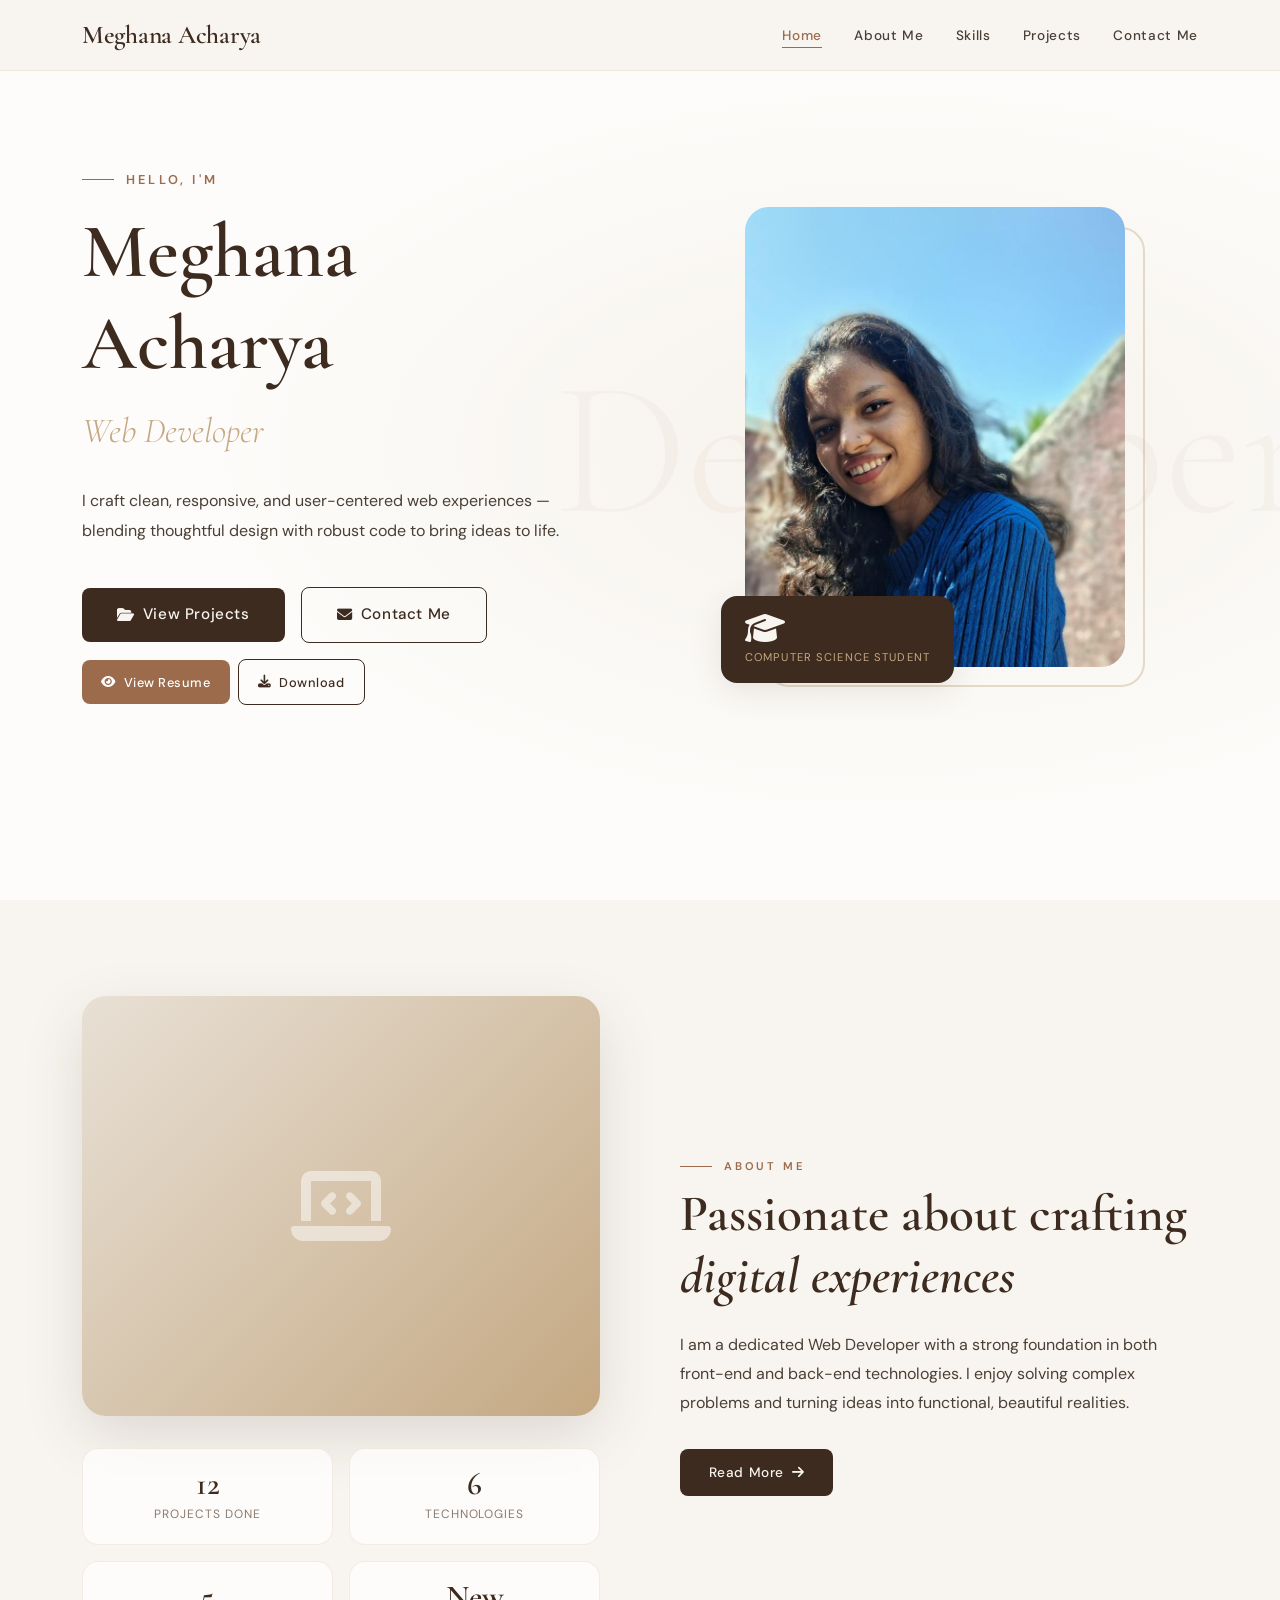
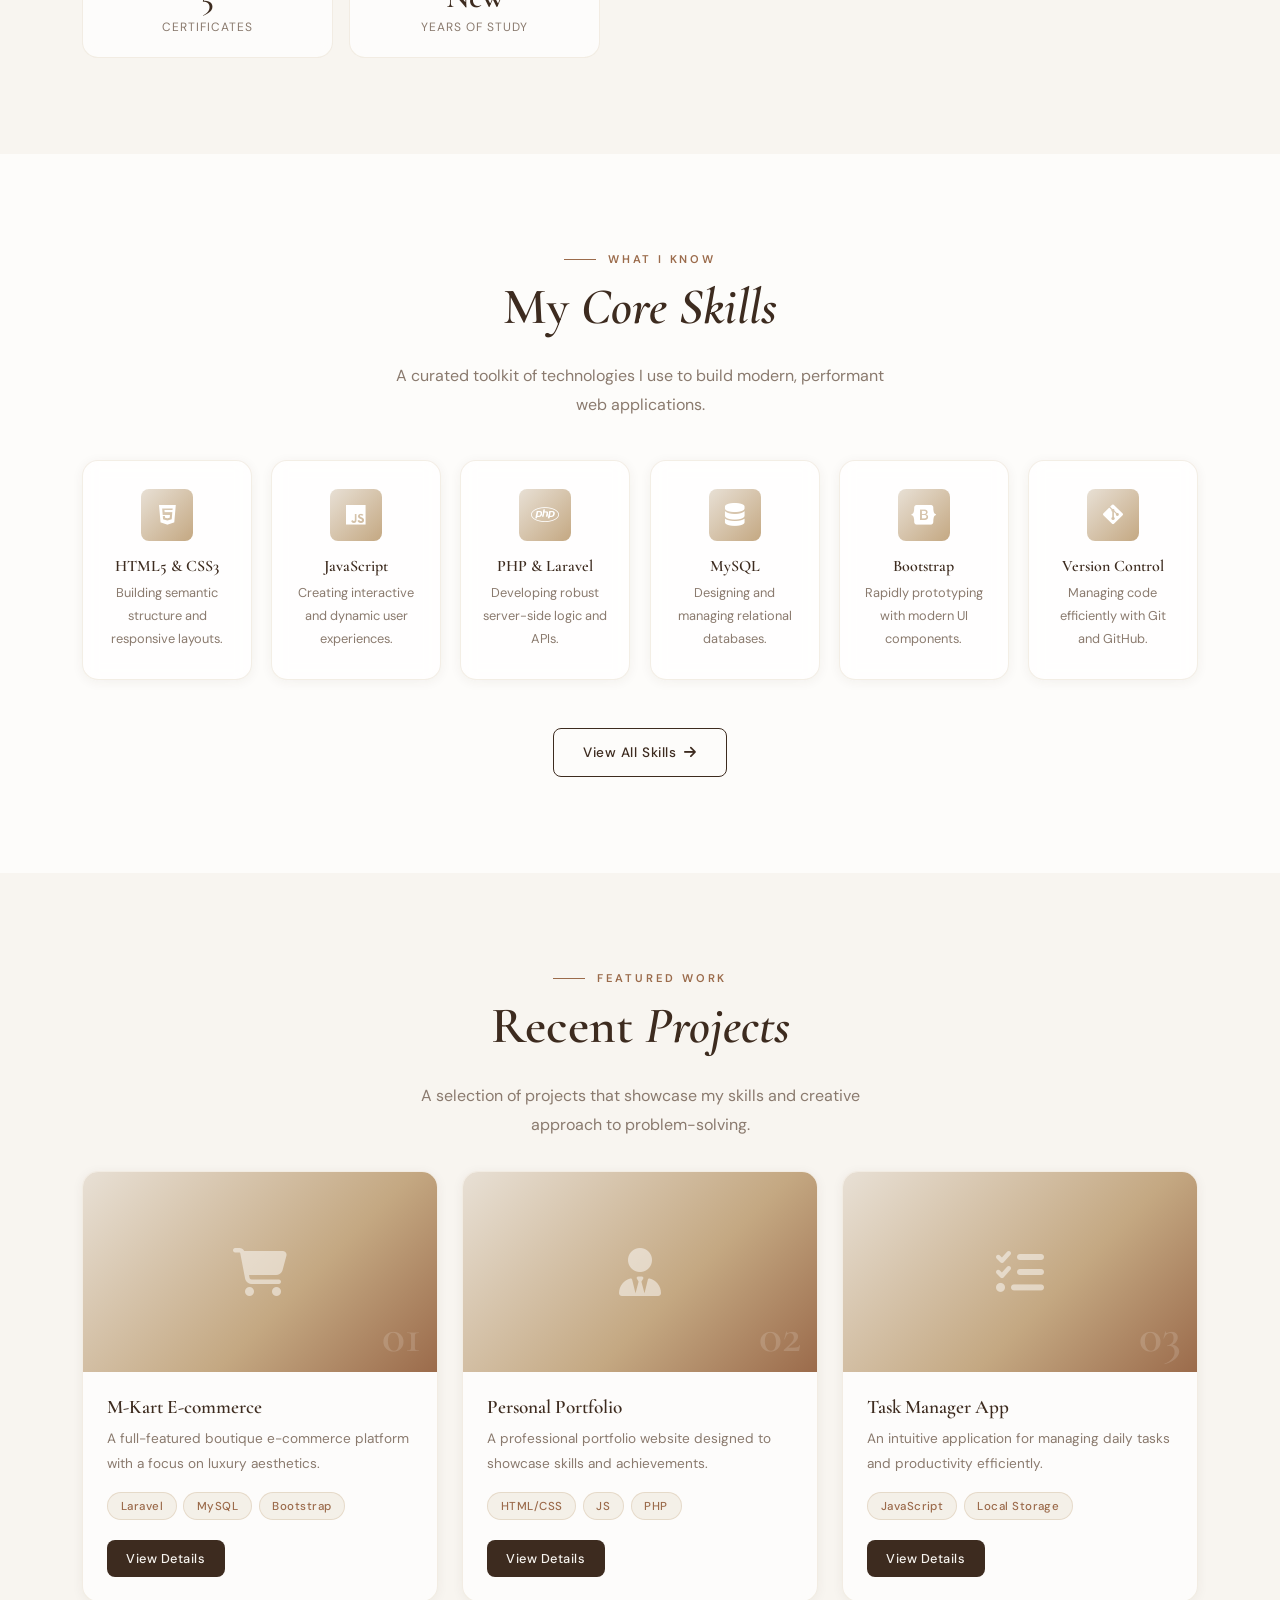
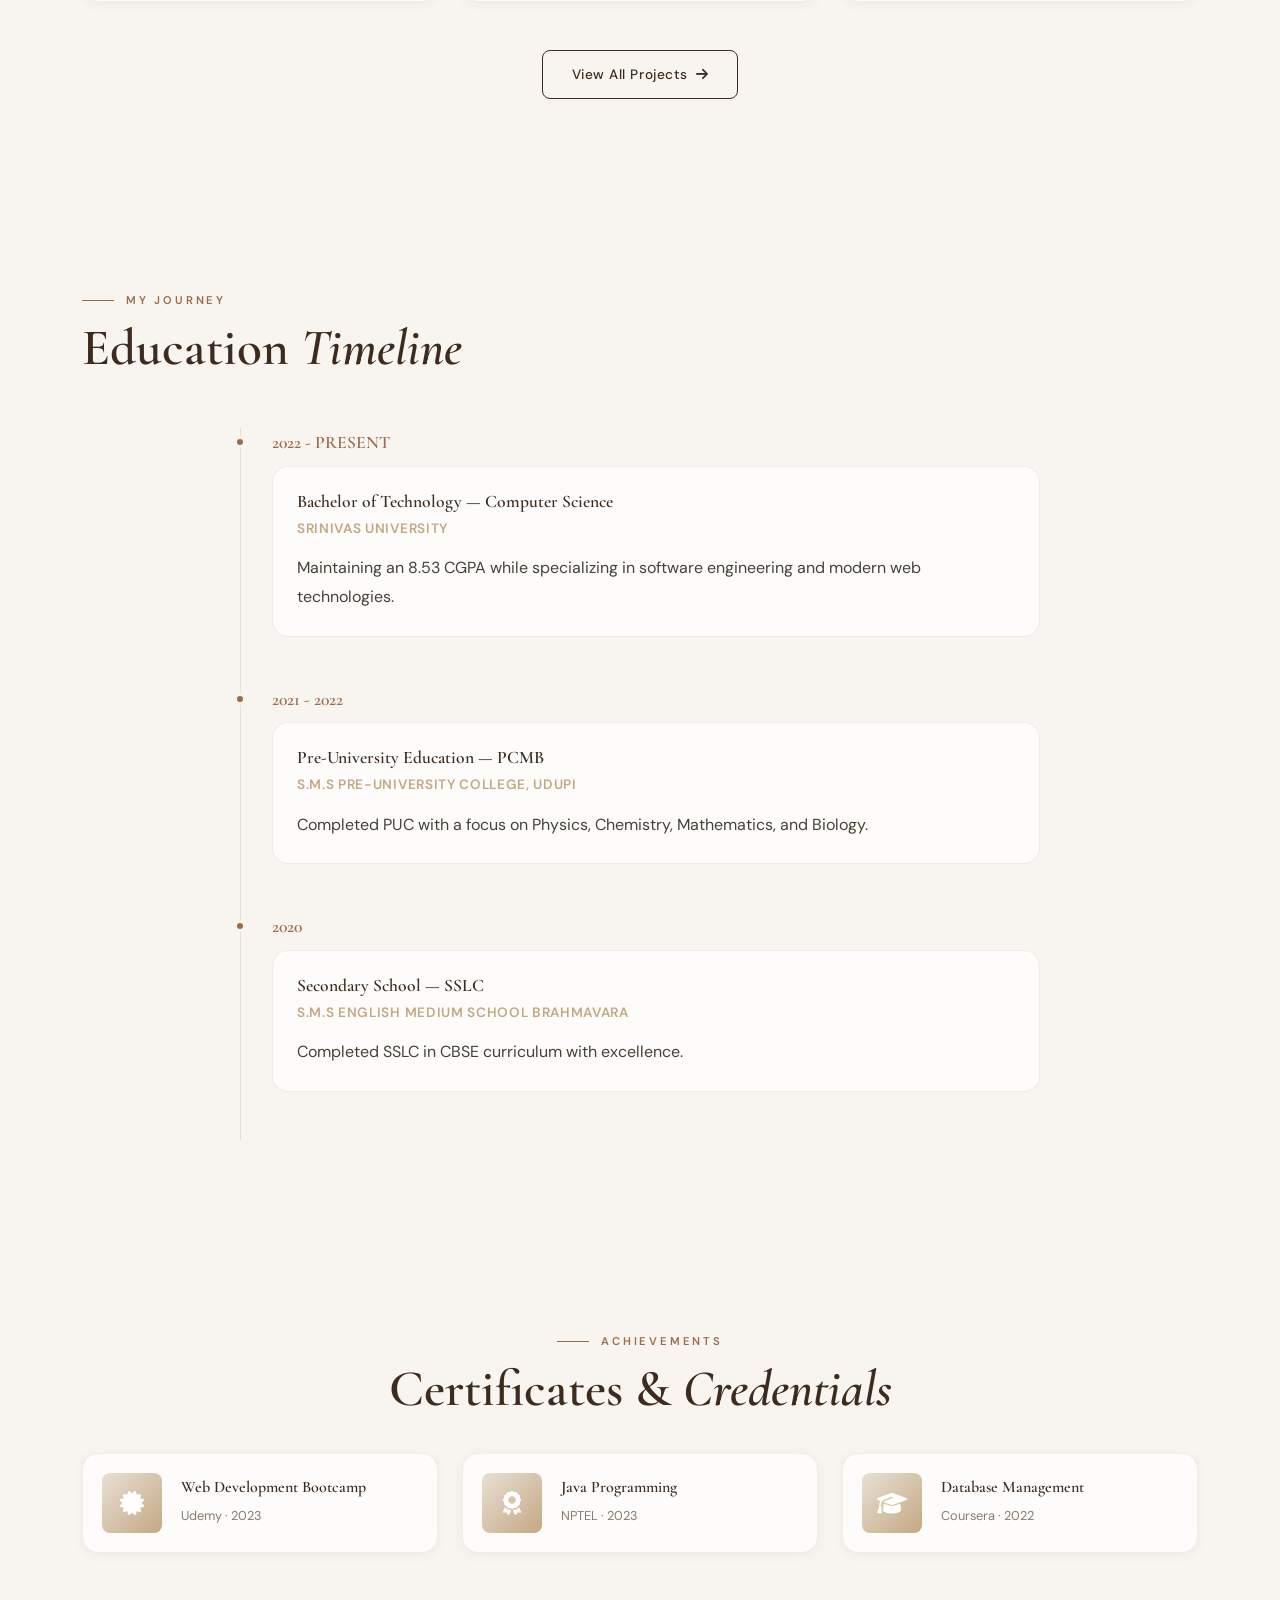
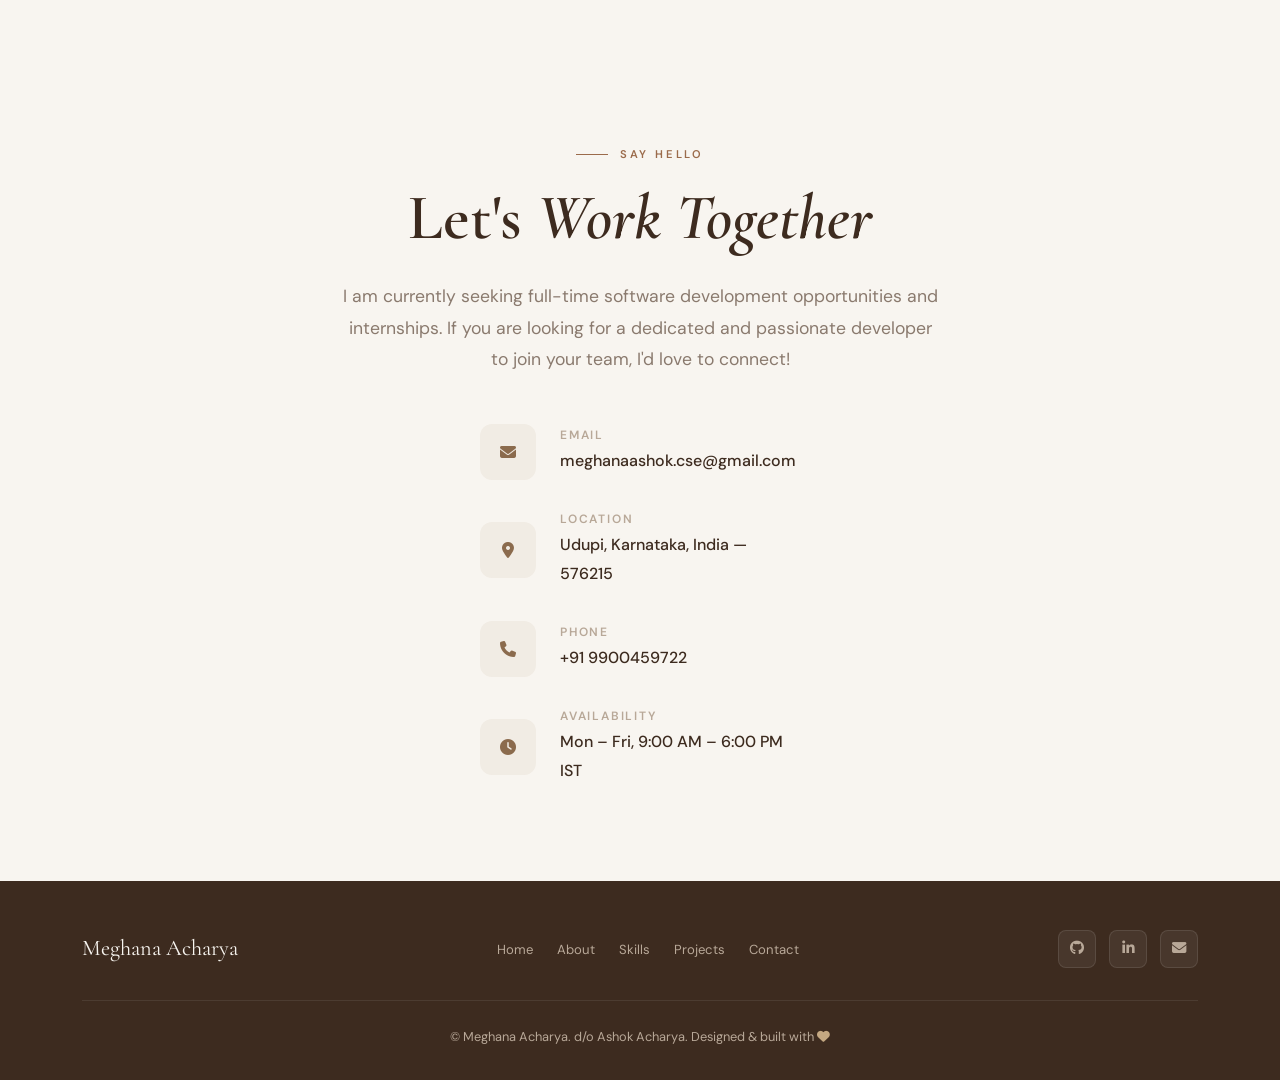
==== frontend_version/index.html @ bf79f6f2 "Add profile image and update frontend" ====
<!DOCTYPE html>
<html lang="en">

<head>
  <meta charset="UTF-8" />
  <meta name="viewport" content="width=device-width, initial-scale=1.0" />
  <title>Meghana Acharya — Web Developer</title>
  <link rel="stylesheet" href="css/style.css" />
  <link rel="stylesheet" href="https://cdnjs.cloudflare.com/ajax/libs/font-awesome/6.5.0/css/all.min.css" />
</head>

<body>

  <!-- ═══════════════════════════════════════ NAVBAR -->
  <nav class="navbar">
    <div class="nav-inner">
      <a href="index.html" class="nav-logo">Meghana<span> </span>Acharya</a>
      <ul class="nav-links">
        <li><a href="index.html" class="active">Home</a></li>
        <li><a href="about.html">About Me</a></li>
        <li><a href="skills.html">Skills</a></li>
        <li><a href="projects.html">Projects</a></li>
        <li><a href="contact.html">Contact Me</a></li>
      </ul>
      <button class="nav-toggle" aria-label="Menu">
        <span></span><span></span><span></span>
      </button>
    </div>
  </nav>

  <!-- ═══════════════════════════════════════ HERO -->
  <section class="hero" id="home">
    <div class="hero-bg-text">Developer</div>
    <div class="hero-inner">
      <div class="hero-content">
        <div class="hero-greeting">Hello, I'm</div>
        <h1 class="hero-name">Meghana<br>Acharya</h1>
        <p class="hero-title">Web Developer</p>
        <p class="hero-desc">
          I craft clean, responsive, and user-centered web experiences — blending thoughtful design with robust code to
          bring ideas to life.
        </p>
        <div class="hero-actions">
          <a href="projects.html" class="btn btn-primary btn-lg">
            <i class="fas fa-folder-open"></i> View Projects
          </a>
          <a href="contact.html" class="btn btn-outline btn-lg">
            <i class="fas fa-envelope"></i> Contact Me
          </a>
          <div style="display:inline-flex;gap:0.5rem;align-items:center;">
            <a href="assets/Meghana_Acharya_Resume.pdf" target="_blank" class="btn btn-accent btn-sm"
              style="padding:0.7rem 1.2rem;">
              <i class="fas fa-eye"></i> View Resume
            </a>
            <a href="assets/Meghana_Acharya_Resume.pdf" download class="btn btn-outline btn-sm"
              style="padding:0.7rem 1.2rem;">
              <i class="fas fa-download"></i> Download
            </a>
          </div>
        </div>
      </div>
      <div class="hero-image-wrap">
        <div class="hero-image-frame">
          <img src="assets/images/profile.jpg" alt="Meghana Acharya" class="hero-image">
          <div class="hero-badge">
            <div class="hero-badge-num"><i class="fas fa-graduation-cap"></i></div>
            <div class="hero-badge-text">Computer Science Student</div>
          </div>
        </div>
      </div>
    </div>
  </section>

  <!-- ═══════════════════════════════════════ ABOUT PREVIEW -->
  <section class="about-preview" id="about">
    <div class="container">
      <div class="about-preview-inner">
        <div class="about-preview-img reveal">
          <div class="img-box">
            <i class="fas fa-laptop-code"></i>
          </div>
          <div class="about-stats">
            <div class="stat-item">
              <div class="stat-num" data-count="12">12</div>
              <div class="stat-label">Projects Done</div>
            </div>
            <div class="stat-item">
              <div class="stat-num" data-count="6">6</div>
              <div class="stat-label">Technologies</div>
            </div>
            <div class="stat-item">
              <div class="stat-num" data-count="5">5</div>
              <div class="stat-label">Certificates</div>
            </div>
            <div class="stat-item">
              <div class="stat-num">New</div>
              <div class="stat-label">Years of Study</div>
            </div>
          </div>
        </div>
        <div class="about-content reveal reveal-delay-2">
          <span class="section-label">About Me</span>
          <h2 class="section-title">Passionate about crafting <em>digital experiences</em></h2>
          <p>
            I am a dedicated Web Developer with a strong foundation in both front-end and back-end technologies. I enjoy
            solving complex problems and turning ideas into functional, beautiful realities.
          </p>
          <div style="margin-top:2rem;">
            <a href="about.html" class="btn btn-primary">Read More <i class="fas fa-arrow-right"></i></a>
          </div>
        </div>
      </div>
    </div>
  </section>

  <!-- ═══════════════════════════════════════ SKILLS PREVIEW -->
  <section class="skills-preview" id="skills">
    <div class="container">
      <div class="text-center reveal">
        <span class="section-label" style="justify-content:center;">What I Know</span>
        <h2 class="section-title">My <em>Core Skills</em></h2>
        <p style="max-width:520px;margin:0 auto;color:var(--text-muted);">
          A curated toolkit of technologies I use to build modern, performant web applications.
        </p>
      </div>
      <div class="skills-grid">
        <div class="skill-card card reveal">
          <div class="skill-icon"><i class="fab fa-html5"></i></div>
          <h4>HTML5 & CSS3</h4>
          <p>Building semantic structure and responsive layouts.</p>
        </div>
        <div class="skill-card card reveal" style="transition-delay: 0.1s;">
          <div class="skill-icon"><i class="fab fa-js"></i></div>
          <h4>JavaScript</h4>
          <p>Creating interactive and dynamic user experiences.</p>
        </div>
        <div class="skill-card card reveal" style="transition-delay: 0.2s;">
          <div class="skill-icon"><i class="fab fa-php"></i></div>
          <h4>PHP & Laravel</h4>
          <p>Developing robust server-side logic and APIs.</p>
        </div>
        <div class="skill-card card reveal" style="transition-delay: 0.3s;">
          <div class="skill-icon"><i class="fas fa-database"></i></div>
          <h4>MySQL</h4>
          <p>Designing and managing relational databases.</p>
        </div>
        <div class="skill-card card reveal" style="transition-delay: 0.4s;">
          <div class="skill-icon"><i class="fab fa-bootstrap"></i></div>
          <h4>Bootstrap</h4>
          <p>Rapidly prototyping with modern UI components.</p>
        </div>
        <div class="skill-card card reveal" style="transition-delay: 0.5s;">
          <div class="skill-icon"><i class="fab fa-git-alt"></i></div>
          <h4>Version Control</h4>
          <p>Managing code efficiently with Git and GitHub.</p>
        </div>
      </div>
      <div class="section-cta">
        <a href="skills.html" class="btn btn-outline">View All Skills <i class="fas fa-arrow-right"></i></a>
      </div>
    </div>
  </section>

  <!-- ═══════════════════════════════════════ PROJECTS PREVIEW -->
  <section class="projects-preview" id="projects">
    <div class="container">
      <div class="text-center reveal">
        <span class="section-label" style="justify-content:center;">Featured Work</span>
        <h2 class="section-title">Recent <em>Projects</em></h2>
        <p style="max-width:480px;margin:0 auto;color:var(--text-muted);">
          A selection of projects that showcase my skills and creative approach to problem-solving.
        </p>
      </div>
      <div class="projects-grid mt-4">
        <div class="project-card card reveal">
          <div class="project-card-img">
            <i class="fas fa-shopping-cart"></i>
            <span class="proj-num">01</span>
          </div>
          <div class="project-card-body">
            <h3>M-Kart E-commerce</h3>
            <p>A full-featured boutique e-commerce platform with a focus on luxury aesthetics.</p>
            <div class="project-tags">
              <span class="tag">Laravel</span>
              <span class="tag">MySQL</span>
              <span class="tag">Bootstrap</span>
            </div>
            <div class="project-links">
              <a href="projects.html" class="btn btn-sm btn-primary">View Details</a>
            </div>
          </div>
        </div>
        <div class="project-card card reveal" style="transition-delay: 0.1s;">
          <div class="project-card-img">
            <i class="fas fa-user-tie"></i>
            <span class="proj-num">02</span>
          </div>
          <div class="project-card-body">
            <h3>Personal Portfolio</h3>
            <p>A professional portfolio website designed to showcase skills and achievements.</p>
            <div class="project-tags">
              <span class="tag">HTML/CSS</span>
              <span class="tag">JS</span>
              <span class="tag">PHP</span>
            </div>
            <div class="project-links">
              <a href="projects.html" class="btn btn-sm btn-primary">View Details</a>
            </div>
          </div>
        </div>
        <div class="project-card card reveal" style="transition-delay: 0.2s;">
          <div class="project-card-img">
            <i class="fas fa-tasks"></i>
            <span class="proj-num">03</span>
          </div>
          <div class="project-card-body">
            <h3>Task Manager App</h3>
            <p>An intuitive application for managing daily tasks and productivity efficiently.</p>
            <div class="project-tags">
              <span class="tag">JavaScript</span>
              <span class="tag">Local Storage</span>
            </div>
            <div class="project-links">
              <a href="projects.html" class="btn btn-sm btn-primary">View Details</a>
            </div>
          </div>
        </div>
      </div>
      <div class="section-cta">
        <a href="projects.html" class="btn btn-outline">View All Projects <i class="fas fa-arrow-right"></i></a>
      </div>
    </div>
  </section>

  <!-- ═══════════════════════════════════════ EDUCATION -->
  <section class="education" id="education">
    <div class="container">
      <div class="reveal">
        <span class="section-label">My Journey</span>
        <h2 class="section-title">Education <em>Timeline</em></h2>
      </div>
      <div class="timeline">
        <!-- Education Item 1 -->
        <div class="timeline-item reveal">
          <div class="timeline-year">2022 - PRESENT</div>
          <div class="timeline-card">
            <h4>Bachelor of Technology — Computer Science</h4>
            <p class="institution">Srinivas University</p>
            <p>Maintaining an 8.53 CGPA while specializing in software engineering and modern web technologies.</p>
          </div>
        </div>
        <!-- Education Item 2 -->
        <div class="timeline-item reveal" style="transition-delay: 0.1s;">
          <div class="timeline-year">2021 - 2022</div>
          <div class="timeline-card">
            <h4>Pre-University Education — PCMB</h4>
            <p class="institution">S.M.S Pre-University College, Udupi</p>
            <p>Completed PUC with a focus on Physics, Chemistry, Mathematics, and Biology.</p>
          </div>
        </div>
        <!-- Education Item 3 -->
        <div class="timeline-item reveal" style="transition-delay: 0.2s;">
          <div class="timeline-year">2020</div>
          <div class="timeline-card">
            <h4>Secondary School — SSLC</h4>
            <p class="institution">S.M.S English Medium School Brahmavara</p>
            <p>Completed SSLC in CBSE curriculum with excellence.</p>
          </div>
        </div>
      </div>
    </div>
  </section>

  <!-- ═══════════════════════════════════════ CERTIFICATES -->
  <section class="certificates" id="certificates">
    <div class="container">
      <div class="text-center reveal">
        <span class="section-label" style="justify-content:center;">Achievements</span>
        <h2 class="section-title">Certificates &amp; <em>Credentials</em></h2>
      </div>
      <div class="cert-grid mt-4">
        <div class="cert-card card reveal">
          <div class="cert-img">
            <i class="fas fa-certificate"></i>
          </div>
          <div class="cert-body">
            <h4>Web Development Bootcamp</h4>
            <span>Udemy · 2023</span>
          </div>
        </div>
        <div class="cert-card card reveal" style="transition-delay: 0.05s;">
          <div class="cert-img">
            <i class="fas fa-award"></i>
          </div>
          <div class="cert-body">
            <h4>Java Programming</h4>
            <span>NPTEL · 2023</span>
          </div>
        </div>
        <div class="cert-card card reveal" style="transition-delay: 0.1s;">
          <div class="cert-img">
            <i class="fas fa-graduation-cap"></i>
          </div>
          <div class="cert-body">
            <h4>Database Management</h4>
            <span>Coursera · 2022</span>
          </div>
        </div>
      </div>
    </div>
  </section>

  <!-- ═══════════════════════════════════════ CONTACT -->
  <section class="contact" id="contact">
    <div class="container">
      <div class="reveal" style="max-width: 800px; margin: 0 auto; text-align: center;">
        <span class="section-label" style="justify-content: center;">Say Hello</span>
        <h2 class="section-title" style="font-size: clamp(2.5rem, 5vw, 4rem); margin-top: 1rem;">Let's <em>Work
            Together</em></h2>
        <p
          style="color: var(--text-muted); margin-bottom: 3rem; font-size: 1.1rem; max-width: 600px; margin-left: auto; margin-right: auto;">
          I am currently seeking full-time software development opportunities and internships. If you are looking for a
          dedicated and passionate developer to join your team, I'd love to connect!
        </p>

        <div style="display: flex; flex-direction: column; gap: 2rem; align-items: center;">
          <!-- EMAIL -->
          <div
            style="display: flex; align-items: center; gap: 1.5rem; text-align: left; width: 100%; max-width: 320px;">
            <div
              style="width: 56px; height: 56px; background: #F1ECE4; border-radius: 12px; display: flex; align-items: center; justify-content: center; color: #8B6B4D; flex-shrink: 0;">
              <i class="fas fa-envelope"></i>
            </div>
            <div>
              <h4
                style="font-family: var(--font-body); font-size: 0.75rem; font-weight: 600; letter-spacing: 0.15em; text-transform: uppercase; color: var(--text-light); margin-bottom: 0.3rem;">
                Email</h4>
              <p style="font-size: 1rem; color: var(--espresso); font-weight: 500;">meghanaashok.cse@gmail.com</p>
            </div>
          </div>

          <!-- LOCATION -->
          <div
            style="display: flex; align-items: center; gap: 1.5rem; text-align: left; width: 100%; max-width: 320px;">
            <div
              style="width: 56px; height: 56px; background: #F1ECE4; border-radius: 12px; display: flex; align-items: center; justify-content: center; color: #8B6B4D; flex-shrink: 0;">
              <i class="fas fa-map-marker-alt"></i>
            </div>
            <div>
              <h4
                style="font-family: var(--font-body); font-size: 0.75rem; font-weight: 600; letter-spacing: 0.15em; text-transform: uppercase; color: var(--text-light); margin-bottom: 0.3rem;">
                Location</h4>
              <p style="font-size: 1rem; color: var(--espresso); font-weight: 500;">Udupi, Karnataka, India — 576215</p>
            </div>
          </div>

          <!-- PHONE -->
          <div
            style="display: flex; align-items: center; gap: 1.5rem; text-align: left; width: 100%; max-width: 320px;">
            <div
              style="width: 56px; height: 56px; background: #F1ECE4; border-radius: 12px; display: flex; align-items: center; justify-content: center; color: #8B6B4D; flex-shrink: 0;">
              <i class="fas fa-phone"></i>
            </div>
            <div>
              <h4
                style="font-family: var(--font-body); font-size: 0.75rem; font-weight: 600; letter-spacing: 0.15em; text-transform: uppercase; color: var(--text-light); margin-bottom: 0.3rem;">
                Phone</h4>
              <p style="font-size: 1rem; color: var(--espresso); font-weight: 500;">+91 9900459722</p>
            </div>
          </div>

          <!-- AVAILABILITY -->
          <div
            style="display: flex; align-items: center; gap: 1.5rem; text-align: left; width: 100%; max-width: 320px;">
            <div
              style="width: 56px; height: 56px; background: #F1ECE4; border-radius: 12px; display: flex; align-items: center; justify-content: center; color: #8B6B4D; flex-shrink: 0;">
              <i class="fas fa-clock"></i>
            </div>
            <div>
              <h4
                style="font-family: var(--font-body); font-size: 0.75rem; font-weight: 600; letter-spacing: 0.15em; text-transform: uppercase; color: var(--text-light); margin-bottom: 0.3rem;">
                Availability</h4>
              <p style="font-size: 1rem; color: var(--espresso); font-weight: 500;">Mon – Fri, 9:00 AM – 6:00 PM IST</p>
            </div>
          </div>
        </div>

      </div>
    </div>
    </div>
  </section>

  <!-- ═══════════════════════════════════════ FOOTER -->
  <footer class="footer">
    <div class="container">
      <div class="footer-inner">
        <div class="footer-logo">Meghana<span> </span>Acharya</div>
        <ul class="footer-links">
          <li><a href="index.html">Home</a></li>
          <li><a href="about.html">About</a></li>
          <li><a href="skills.html">Skills</a></li>
          <li><a href="projects.html">Projects</a></li>
          <li><a href="contact.html">Contact</a></li>
        </ul>
        <div class="social-icons">
          <a href="https://github.com/MeghanaAcharyaa" target="_blank" class="social-icon"><i
              class="fab fa-github"></i></a>
          <a href="https://www.linkedin.com/in/meghana-acharya-a09548289" target="_blank" class="social-icon"><i
              class="fab fa-linkedin-in"></i></a>
          <a href="mailto:meghanaashok.cse@gmail.com" class="social-icon"><i class="fas fa-envelope"></i></a>
        </div>
      </div>
      <div class="footer-bottom">
        <p>&copy; Meghana Acharya. d/o Ashok Acharya. Designed &amp; built with <i class="fas fa-heart"
            style="color:var(--clay);"></i></p>
      </div>
    </div>
  </footer>

  <script src="js/script.js"></script>
</body>

</html>
---- frontend_version/css/style.css ----
/* =============================================
   CSS VARIABLES & RESET
   ============================================= */
@import url('https://fonts.googleapis.com/css2?family=Cormorant+Garamond:ital,wght@0,300;0,400;0,600;1,300;1,400&family=DM+Sans:wght@300;400;500;600&display=swap');

:root {
  --cream: #F8F5F0;
  --warm-white: #FDFCFA;
  --sand: #E8E0D5;
  --clay: #C4A882;
  --terra: #9B6B4B;
  --espresso: #3D2B1F;
  --charcoal: #2C2C2C;
  --text-body: #4A3F35;
  --text-muted: #8A7A6E;
  --text-light: #B8A898;
  --accent: #9B6B4B;
  --accent-light: #C4A882;
  --accent-hover: #7A5239;
  --card-bg: rgba(255,255,255,0.7);
  --card-border: rgba(196,168,130,0.2);
  --shadow-sm: 0 2px 12px rgba(61,43,31,0.06);
  --shadow-md: 0 8px 32px rgba(61,43,31,0.10);
  --shadow-lg: 0 20px 60px rgba(61,43,31,0.14);
  --radius-sm: 8px;
  --radius-md: 16px;
  --radius-lg: 24px;
  --radius-xl: 40px;
  --transition: all 0.35s cubic-bezier(0.4, 0, 0.2, 1);
  --font-display: 'Cormorant Garamond', serif;
  --font-body: 'DM Sans', sans-serif;
}

*, *::before, *::after {
  margin: 0; padding: 0;
  box-sizing: border-box;
}

html { scroll-behavior: smooth; font-size: 16px; }

body {
  font-family: var(--font-body);
  background: var(--cream);
  color: var(--text-body);
  line-height: 1.7;
  overflow-x: hidden;
}

img { max-width: 100%; height: auto; display: block; }
a { text-decoration: none; color: inherit; }
ul { list-style: none; }

/* =============================================
   TYPOGRAPHY
   ============================================= */
h1, h2, h3, h4, h5 {
  font-family: var(--font-display);
  color: var(--espresso);
  line-height: 1.2;
  font-weight: 600;
}

h1 { font-size: clamp(2.8rem, 6vw, 5rem); }
h2 { font-size: clamp(2rem, 4vw, 3.2rem); }
h3 { font-size: clamp(1.3rem, 2.5vw, 1.8rem); }
h4 { font-size: 1.2rem; }
p { color: var(--text-body); font-size: 1rem; line-height: 1.8; }

.section-label {
  font-family: var(--font-body);
  font-size: 0.7rem;
  font-weight: 600;
  letter-spacing: 0.25em;
  text-transform: uppercase;
  color: var(--accent);
  display: flex; align-items: center; gap: 12px;
}
.section-label::before {
  content: '';
  display: block; width: 32px; height: 1px;
  background: var(--accent);
}

.section-title {
  margin-top: 0.5rem;
  margin-bottom: 1.5rem;
}

/* =============================================
   LAYOUT
   ============================================= */
.container {
  max-width: 1180px;
  margin: 0 auto;
  padding: 0 2rem;
}

section { padding: 6rem 0; }

/* =============================================
   NAVBAR
   ============================================= */
.navbar {
  position: fixed; top: 0; left: 0; right: 0; z-index: 1000;
  background: rgba(248,245,240,0.92);
  backdrop-filter: blur(20px);
  border-bottom: 1px solid var(--card-border);
  transition: var(--transition);
}

.navbar.scrolled {
  box-shadow: var(--shadow-sm);
}

.nav-inner {
  max-width: 1180px; margin: 0 auto;
  padding: 0 2rem;
  height: 70px;
  display: flex; align-items: center; justify-content: space-between;
}

.nav-logo {
  font-family: var(--font-display);
  font-size: 1.6rem; font-weight: 600;
  color: var(--espresso);
  letter-spacing: -0.01em;
}
.nav-logo span { color: var(--accent); }

.nav-links {
  display: flex; align-items: center; gap: 2rem;
}

.nav-links a {
  font-size: 0.85rem; font-weight: 500;
  letter-spacing: 0.05em;
  color: var(--text-body);
  position: relative;
  transition: var(--transition);
}

.nav-links a::after {
  content: ''; position: absolute;
  bottom: -4px; left: 0;
  width: 0; height: 1px;
  background: var(--accent);
  transition: width 0.3s ease;
}

.nav-links a:hover, .nav-links a.active {
  color: var(--accent);
}
.nav-links a:hover::after, .nav-links a.active::after { width: 100%; }

.nav-cta {
  background: var(--espresso) !important;
  color: var(--cream) !important;
  padding: 0.5rem 1.2rem;
  border-radius: var(--radius-sm);
  font-size: 0.82rem !important;
}
.nav-cta::after { display: none !important; }
.nav-cta:hover { background: var(--accent) !important; color: white !important; }

.nav-toggle {
  display: none;
  flex-direction: column; gap: 5px;
  cursor: pointer; padding: 4px;
}
.nav-toggle span {
  display: block; width: 22px; height: 1.5px;
  background: var(--espresso);
  transition: var(--transition);
}

/* =============================================
   BUTTONS
   ============================================= */
.btn {
  display: inline-flex; align-items: center; gap: 8px;
  padding: 0.75rem 1.8rem;
  border-radius: var(--radius-sm);
  font-family: var(--font-body);
  font-size: 0.85rem; font-weight: 500;
  letter-spacing: 0.04em;
  cursor: pointer;
  transition: var(--transition);
  border: none; outline: none;
}

.btn-primary {
  background: var(--espresso);
  color: var(--cream);
}
.btn-primary:hover {
  background: var(--accent);
  transform: translateY(-2px);
  box-shadow: 0 8px 24px rgba(61,43,31,0.2);
}

.btn-outline {
  background: transparent;
  color: var(--espresso);
  border: 1.5px solid var(--espresso);
}
.btn-outline:hover {
  background: var(--espresso);
  color: var(--cream);
  transform: translateY(-2px);
}

.btn-accent {
  background: var(--accent);
  color: white;
}
.btn-accent:hover {
  background: var(--accent-hover);
  transform: translateY(-2px);
  box-shadow: 0 8px 24px rgba(155,107,75,0.3);
}

.btn-sm { padding: 0.5rem 1.2rem; font-size: 0.8rem; }
.btn-lg { padding: 0.9rem 2.2rem; font-size: 0.95rem; }

/* =============================================
   CARDS
   ============================================= */
.card {
  background: var(--card-bg);
  border: 1px solid var(--card-border);
  border-radius: var(--radius-md);
  box-shadow: var(--shadow-sm);
  transition: var(--transition);
  backdrop-filter: blur(8px);
}

.card:hover {
  transform: translateY(-6px);
  box-shadow: var(--shadow-md);
  border-color: rgba(196,168,130,0.4);
}

/* =============================================
   HERO SECTION
   ============================================= */
.hero {
  min-height: 100vh;
  background: var(--warm-white);
  display: flex; align-items: center;
  padding-top: 70px;
  position: relative;
  overflow: hidden;
}

.hero::before {
  content: '';
  position: absolute; inset: 0;
  background: radial-gradient(ellipse 80% 60% at 70% 50%, rgba(196,168,130,0.12) 0%, transparent 70%);
  pointer-events: none;
}

.hero-bg-text {
  position: absolute;
  right: -2rem; top: 50%;
  transform: translateY(-50%);
  font-family: var(--font-display);
  font-size: clamp(6rem, 15vw, 14rem);
  font-weight: 300;
  color: rgba(196,168,130,0.08);
  white-space: nowrap;
  line-height: 1;
  pointer-events: none;
  user-select: none;
}

.hero-inner {
  display: grid;
  grid-template-columns: 1fr 1fr;
  gap: 4rem; align-items: center;
  max-width: 1180px; margin: 0 auto;
  padding: 4rem 2rem;
  position: relative; z-index: 2;
}

.hero-greeting {
  font-size: 0.8rem; font-weight: 600;
  letter-spacing: 0.25em; text-transform: uppercase;
  color: var(--accent); margin-bottom: 1rem;
  display: flex; align-items: center; gap: 12px;
}
.hero-greeting::before {
  content: ''; display: block;
  width: 32px; height: 1px; background: var(--accent);
}

.hero-name {
  font-family: var(--font-display);
  color: var(--espresso);
  margin-bottom: 0.5rem;
}

.hero-title {
  font-family: var(--font-display);
  font-size: clamp(1.4rem, 3vw, 2.2rem);
  font-weight: 300;
  font-style: italic;
  color: var(--clay);
  margin-bottom: 1.5rem;
}

.hero-desc {
  font-size: 1rem; color: var(--text-body);
  max-width: 480px; line-height: 1.9;
  margin-bottom: 2.5rem;
}

.hero-actions {
  display: flex; flex-wrap: wrap; gap: 1rem;
  align-items: center;
}

.hero-image-wrap {
  display: flex; justify-content: center; align-items: center;
  position: relative;
}

.hero-image-frame {
  position: relative; width: 380px; height: 460px;
}

.hero-image-frame::before {
  content: '';
  position: absolute;
  top: 20px; right: -20px;
  width: 100%; height: 100%;
  border: 2px solid var(--clay);
  border-radius: var(--radius-lg);
  opacity: 0.4;
  z-index: 0;
}

.hero-image-placeholder {
  width: 100%; height: 100%;
  object-fit: cover;
  border-radius: var(--radius-lg);
  position: relative; z-index: 1;
  background: linear-gradient(135deg, var(--sand) 0%, var(--clay) 100%);
  display: flex; flex-direction: column;
  align-items: center; justify-content: center;
  gap: 1rem;
}

.hero-image {
  width: 100%; height: 100%;
  object-fit: cover;
  border-radius: var(--radius-lg);
  position: relative; z-index: 1;
}

.hero-image-placeholder i {
  font-size: 4rem; color: white; opacity: 0.8;
}

.hero-image-placeholder span {
  font-family: var(--font-display);
  font-size: 1.4rem; font-weight: 600;
  color: white; letter-spacing: 0.05em;
}

.hero-badge {
  position: absolute;
  bottom: -16px; left: -24px;
  background: var(--espresso);
  color: var(--cream);
  border-radius: var(--radius-md);
  padding: 1rem 1.5rem;
  z-index: 2;
  box-shadow: var(--shadow-md);
}
.hero-badge-num {
  font-family: var(--font-display);
  font-size: 2rem; font-weight: 600;
  line-height: 1;
}
.hero-badge-text {
  font-size: 0.7rem; letter-spacing: 0.1em;
  text-transform: uppercase; color: var(--clay);
  margin-top: 2px;
}

/* =============================================
   ABOUT PREVIEW
   ============================================= */
.about-preview {
  background: var(--cream);
}

.about-preview-inner {
  display: grid;
  grid-template-columns: 1fr 1fr;
  gap: 5rem; align-items: center;
}

.about-preview-img {
  position: relative;
}

.about-preview-img .img-box {
  width: 100%;
  height: 420px;
  background: linear-gradient(135deg, var(--sand) 0%, var(--clay) 100%);
  border-radius: var(--radius-lg);
  display: flex; align-items: center; justify-content: center;
  overflow: hidden;
  box-shadow: var(--shadow-lg);
}

.about-preview-img .img-box i {
  font-size: 5rem; color: rgba(255,255,255,0.5);
}

.about-stats {
  display: grid; grid-template-columns: 1fr 1fr;
  gap: 1rem; margin-top: 2rem;
}

.stat-item {
  background: var(--card-bg);
  border: 1px solid var(--card-border);
  border-radius: var(--radius-md);
  padding: 1.2rem;
  text-align: center;
  backdrop-filter: blur(8px);
}

.stat-num {
  font-family: var(--font-display);
  font-size: 2rem; font-weight: 600;
  color: var(--espresso);
  line-height: 1;
}
.stat-label {
  font-size: 0.75rem; color: var(--text-muted);
  letter-spacing: 0.08em; text-transform: uppercase;
  margin-top: 4px;
}

/* =============================================
   SKILLS PREVIEW
   ============================================= */
.skills-preview {
  background: var(--warm-white);
}

.skills-grid {
  display: grid;
  grid-template-columns: repeat(auto-fit, minmax(160px, 1fr));
  gap: 1.2rem;
  margin: 2.5rem 0;
}

.skill-card {
  padding: 1.8rem 1.2rem;
  text-align: center;
}

.skill-icon {
  width: 52px; height: 52px;
  background: linear-gradient(135deg, var(--sand), var(--clay));
  border-radius: var(--radius-sm);
  display: flex; align-items: center; justify-content: center;
  margin: 0 auto 1rem;
  transition: var(--transition);
}

.skill-icon i { font-size: 1.4rem; color: white; }

.skill-card:hover .skill-icon {
  background: linear-gradient(135deg, var(--terra), var(--espresso));
  transform: scale(1.1) rotate(-5deg);
}

.skill-card h4 { font-size: 1rem; margin-bottom: 0.3rem; }
.skill-card p { font-size: 0.8rem; color: var(--text-muted); }

/* =============================================
   PROJECTS PREVIEW
   ============================================= */
.projects-preview {
  background: var(--cream);
}

.projects-grid {
  display: grid;
  grid-template-columns: repeat(auto-fit, minmax(300px, 1fr));
  gap: 1.5rem;
  margin: 2.5rem 0;
}

.project-card {
  overflow: hidden;
}

.project-card-img {
  height: 200px;
  background: linear-gradient(135deg, var(--sand) 0%, var(--clay) 60%, var(--terra) 100%);
  display: flex; align-items: center; justify-content: center;
  position: relative;
  overflow: hidden;
}

.project-card-img i {
  font-size: 3rem; color: rgba(255,255,255,0.5);
}

.project-card-img .proj-num {
  position: absolute; bottom: 12px; right: 16px;
  font-family: var(--font-display);
  font-size: 3rem; font-weight: 600;
  color: rgba(255,255,255,0.15);
  line-height: 1;
}

.project-card-body { padding: 1.5rem; }
.project-card-body h3 { font-size: 1.2rem; margin-bottom: 0.5rem; }
.project-card-body p { font-size: 0.85rem; color: var(--text-muted); margin-bottom: 1rem; }

.project-tags {
  display: flex; flex-wrap: wrap; gap: 0.4rem;
  margin-bottom: 1.2rem;
}

.tag {
  background: rgba(196,168,130,0.15);
  color: var(--terra);
  border: 1px solid rgba(196,168,130,0.3);
  border-radius: 100px;
  padding: 0.2rem 0.8rem;
  font-size: 0.72rem; font-weight: 500;
  letter-spacing: 0.04em;
}

.project-links { display: flex; gap: 0.75rem; }

/* =============================================
   FOOTER
   ============================================= */
.footer {
  background: var(--espresso);
  color: var(--sand);
  padding: 3rem 0 2rem;
}

.footer-inner {
  display: flex; align-items: center; justify-content: space-between;
  flex-wrap: wrap; gap: 1.5rem;
}

.footer-logo {
  font-family: var(--font-display);
  font-size: 1.4rem; color: var(--cream);
}
.footer-logo span { color: var(--clay); }

.footer-links {
  display: flex; gap: 1.5rem;
}
.footer-links a {
  font-size: 0.82rem; color: var(--text-light);
  transition: var(--transition);
}
.footer-links a:hover { color: var(--clay); }

.social-icons { display: flex; gap: 0.8rem; }

.social-icon {
  width: 38px; height: 38px;
  background: rgba(255,255,255,0.06);
  border: 1px solid rgba(255,255,255,0.1);
  border-radius: var(--radius-sm);
  display: flex; align-items: center; justify-content: center;
  color: var(--text-light);
  font-size: 0.9rem;
  transition: var(--transition);
}

.social-icon:hover {
  background: var(--clay);
  color: var(--espresso);
  border-color: var(--clay);
  transform: translateY(-3px);
}

.footer-bottom {
  margin-top: 2rem;
  padding-top: 1.5rem;
  border-top: 1px solid rgba(255,255,255,0.08);
  text-align: center;
}

.footer-bottom p { font-size: 0.8rem; color: var(--text-light); }

/* =============================================
   PAGE HERO
   ============================================= */
.page-hero {
  background: var(--warm-white);
  padding: 8rem 0 4rem;
  text-align: center;
  position: relative;
  overflow: hidden;
}
.page-hero::before {
  content: ''; position: absolute; inset: 0;
  background: radial-gradient(circle at 50% 120%, rgba(196,168,130,0.12) 0%, transparent 60%);
}

/* =============================================
   EDUCATION / TIMELINE
   ============================================= */
.timeline {
  position: relative;
  max-width: 800px;
  margin: 3rem auto 0;
  padding-left: 2rem;
}
.timeline::before {
  content: '';
  position: absolute; left: 0; top: 0; bottom: 0;
  width: 1px; background: var(--sand);
}
.timeline-item {
  position: relative;
  padding-bottom: 3rem;
}
.timeline-item::before {
  content: '';
  position: absolute; left: -2rem; top: 8px;
  width: 12px; height: 12px;
  background: var(--accent);
  border-radius: 50%;
  transform: translateX(-50%);
  border: 3px solid var(--cream);
  z-index: 2;
}
.timeline-year {
  font-family: var(--font-display);
  font-size: 1.1rem; font-weight: 600;
  color: var(--accent);
  margin-bottom: 0.5rem;
}
.timeline-card {
  padding: 1.5rem;
  background: var(--card-bg);
  border: 1px solid var(--card-border);
  border-radius: var(--radius-md);
}
.timeline-card h4 { font-size: 1.1rem; margin-bottom: 0.3rem; }
.timeline-card .institution {
  font-size: 0.85rem; font-weight: 600;
  color: var(--clay); margin-bottom: 0.8rem;
  text-transform: uppercase; letter-spacing: 0.05em;
}

/* =============================================
   CERTIFICATES
   ============================================= */
.cert-grid {
  display: grid;
  grid-template-columns: repeat(auto-fit, minmax(280px, 1fr));
  gap: 1.5rem;
}
.cert-card {
  display: flex; gap: 1.2rem;
  align-items: center; padding: 1.2rem;
}
.cert-img {
  width: 60px; height: 60px;
  background: linear-gradient(135deg, var(--sand), var(--clay));
  border-radius: var(--radius-sm);
  display: flex; align-items: center; justify-content: center;
  flex-shrink: 0;
}
.cert-img i { font-size: 1.5rem; color: white; }
.cert-img img { width: 100%; height: 100%; object-fit: cover; border-radius: inherit; }
.cert-body h4 { font-size: 1rem; margin-bottom: 0.2rem; }
.cert-body span { font-size: 0.8rem; color: var(--text-muted); }

/* =============================================
   FULL SKILLS PAGE
   ============================================= */
.skills-category { margin-bottom: 4rem; }
.skills-category h3 {
  display: flex; align-items: center; gap: 12px;
  margin-bottom: 2rem; padding-bottom: 0.5rem;
  border-bottom: 1px solid var(--sand);
}
.skills-full-grid {
  display: grid;
  grid-template-columns: repeat(auto-fit, minmax(240px, 1fr));
  gap: 1.5rem;
}
.skill-full-card { padding: 1.8rem; }
.skill-level {
  display: flex; gap: 4px; margin-top: 1rem;
}
.skill-dot {
  width: 8px; height: 8px;
  border-radius: 50%; background: var(--sand);
}
.skill-dot.filled { background: var(--accent); }

/* =============================================
   FULL PROJECTS PAGE
   ============================================= */
.projects-filter {
  display: flex; justify-content: center; gap: 0.8rem;
  flex-wrap: wrap; margin-bottom: 3rem;
}
.filter-btn {
  background: transparent; border: 1.5px solid var(--sand);
  padding: 0.5rem 1.4rem; border-radius: 100px;
  font-size: 0.82rem; font-weight: 500;
  cursor: pointer; transition: var(--transition);
}
.filter-btn:hover, .filter-btn.active {
  background: var(--espresso);
  border-color: var(--espresso);
  color: white;
}
.projects-full-grid {
  display: grid;
  grid-template-columns: repeat(auto-fit, minmax(340px, 1fr));
  gap: 2rem;
}
.project-full-card { overflow: hidden; }
.project-full-img {
  height: 240px;
  background: linear-gradient(135deg, var(--sand), var(--clay));
  display: flex; align-items: center; justify-content: center;
  position: relative;
}
.project-full-img .overlay {
  position: absolute; inset: 0;
  background: rgba(61,43,31,0.6);
  backdrop-filter: blur(4px);
  display: flex; align-items: center; justify-content: center;
  opacity: 0; transition: var(--transition);
}
.project-full-card:hover .project-full-img .overlay { opacity: 1; }
.project-full-body { padding: 2rem; }

/* =============================================
   CONTACT PAGE & SECTION
   ============================================= */
.contact-inner {
  display: grid; grid-template-columns: 1fr 1.2fr;
  gap: 5rem;
}
.contact-full-inner {
  display: grid; grid-template-columns: 1fr 1.5fr;
  gap: 4rem; margin-top: 2rem;
}
.contact-detail {
  display: flex; gap: 1.2rem; margin-bottom: 1.8rem;
}
.contact-icon {
  width: 44px; height: 44px;
  background: rgba(196,168,130,0.15);
  border-radius: 10px;
  display: flex; align-items: center; justify-content: center;
  color: var(--accent); flex-shrink: 0;
}
.contact-detail h4 { font-family: var(--font-body); font-size: 0.95rem; margin-bottom: 0.2rem; }
.contact-detail p { font-size: 0.9rem; color: var(--text-muted); }

.contact-form {
  background: white; border: 1px solid var(--card-border);
  padding: 2.5rem; border-radius: var(--radius-lg);
  box-shadow: var(--shadow-lg);
}
.form-group { margin-bottom: 1.5rem; }
.form-group label {
  display: block; font-size: 0.85rem; font-weight: 600;
  color: var(--espresso); margin-bottom: 0.6rem;
}
.form-group input, .form-group textarea {
  width: 100%; padding: 0.85rem 1rem;
  background: var(--warm-white);
  border: 1px solid var(--sand);
  border-radius: var(--radius-sm);
  font-family: var(--font-body);
  font-size: 0.9rem; transition: var(--transition);
}
.form-group input:focus, .form-group textarea:focus {
  outline: none; border-color: var(--accent);
  background: white; box-shadow: 0 0 0 4px rgba(155,107,75,0.1);
}
.form-group textarea { min-height: 120px; resize: vertical; }

.contact-info-card {
  padding: 2.5rem; background: var(--espresso);
  color: var(--sand); border-radius: var(--radius-lg);
  box-shadow: var(--shadow-lg);
}
.contact-info-card h3 { color: white; margin-bottom: 2rem; }
.contact-info-card .contact-icon { background: rgba(255,255,255,0.1); color: var(--clay); }
.contact-info-card h4 { color: var(--sand); }
.contact-info-card p { color: var(--text-light); }
.contact-info-card .social-links { margin-top: 2rem; }
.contact-info-card .social-links h4 { font-size: 0.85rem; margin-bottom: 1rem; }
.contact-info-card .social-links-row { display: flex; gap: 0.8rem; }

/* =============================================
   ABOUT FULL PAGE
   ============================================= */
.about-full-inner {
  display: grid; grid-template-columns: 320px 1fr;
  gap: 4rem; align-items: start;
}
.profile-card {
  background: white; padding: 2.5rem;
  border-radius: var(--radius-lg); border: 1px solid var(--card-border);
  text-align: center; box-shadow: var(--shadow-md);
}
.profile-card-img {
  width: 120px; height: 120px;
  background: linear-gradient(135deg, var(--sand), var(--clay));
  border-radius: 50%; margin: 0 auto 1.5rem;
  display: flex; align-items: center; justify-content: center;
}
.profile-card-img i { font-size: 3rem; color: white; }
.profile-card-info h3 { font-size: 1.5rem; margin-bottom: 0.2rem; }
.profile-card-info .role { font-size: 0.9rem; color: var(--accent); font-weight: 500; margin-bottom: 1.5rem; }
.profile-detail {
  display: flex; align-items: center; gap: 0.8rem;
  margin-bottom: 0.8rem; font-size: 0.82rem; color: var(--text-muted);
  text-align: left;
}
.profile-detail i { color: var(--clay); width: 14px; text-align: center; }

.about-section { margin-bottom: 3.5rem; }
.about-section h3 { font-size: 1.6rem; margin-bottom: 1rem; }
.divider { width: 40px; height: 3px; background: var(--accent); margin: 0 0 1.5rem; }

@media (max-width: 900px) {
  .about-full-inner, .contact-full-inner { grid-template-columns: 1fr; }
  .about-sidebar { order: 2; }
}

/* =============================================
   SCROLL REVEAL
   ============================================= */
.reveal {
  opacity: 0;
  transform: translateY(30px);
  transition: opacity 0.7s ease, transform 0.7s ease;
}
.reveal.visible {
  opacity: 1;
  transform: translateY(0);
}

.reveal-delay-1 { transition-delay: 0.1s; }
.reveal-delay-2 { transition-delay: 0.2s; }
.reveal-delay-3 { transition-delay: 0.3s; }
.reveal-delay-4 { transition-delay: 0.4s; }

/* =============================================
   UTILITY
   ============================================= */
.text-center { text-align: center; }
.mt-1 { margin-top: 0.5rem; }
.mt-2 { margin-top: 1rem; }
.mt-3 { margin-top: 1.5rem; }
.mt-4 { margin-top: 2rem; }
.mb-2 { margin-bottom: 1rem; }
.mb-3 { margin-bottom: 1.5rem; }
.mb-4 { margin-bottom: 2rem; }

.section-cta { text-align: center; margin-top: 3rem; }

/* =============================================
   RESPONSIVE
   ============================================= */
@media (max-width: 1024px) {
  .hero-inner { gap: 3rem; }
  .hero-image-frame { width: 320px; height: 390px; }
}

@media (max-width: 768px) {
  section { padding: 4rem 0; }

  .nav-links {
    display: none;
    position: absolute;
    top: 70px; left: 0; right: 0;
    background: rgba(248,245,240,0.97);
    backdrop-filter: blur(20px);
    flex-direction: column;
    padding: 1.5rem 2rem;
    gap: 1.2rem;
    border-bottom: 1px solid var(--card-border);
    box-shadow: var(--shadow-md);
  }

  .nav-links.open { display: flex; }
  .nav-toggle { display: flex; }

  .hero-inner {
    grid-template-columns: 1fr;
    text-align: center;
    gap: 3rem;
  }

  .hero-greeting, .hero-desc { margin-left: auto; margin-right: auto; }
  .hero-greeting { justify-content: center; }
  .hero-actions { justify-content: center; }

  .hero-image-frame { width: 280px; height: 340px; margin: 0 auto; }
  .hero-image-wrap { order: -1; }

  .about-preview-inner,
  .contact-inner { grid-template-columns: 1fr; gap: 2.5rem; }

  .about-stats { grid-template-columns: 1fr 1fr; }
}

@media (max-width: 480px) {
  .container { padding: 0 1.2rem; }
  .hero-actions { flex-direction: column; align-items: center; }
  .hero-badge { display: none; }
  .footer-inner { flex-direction: column; align-items: flex-start; }
}
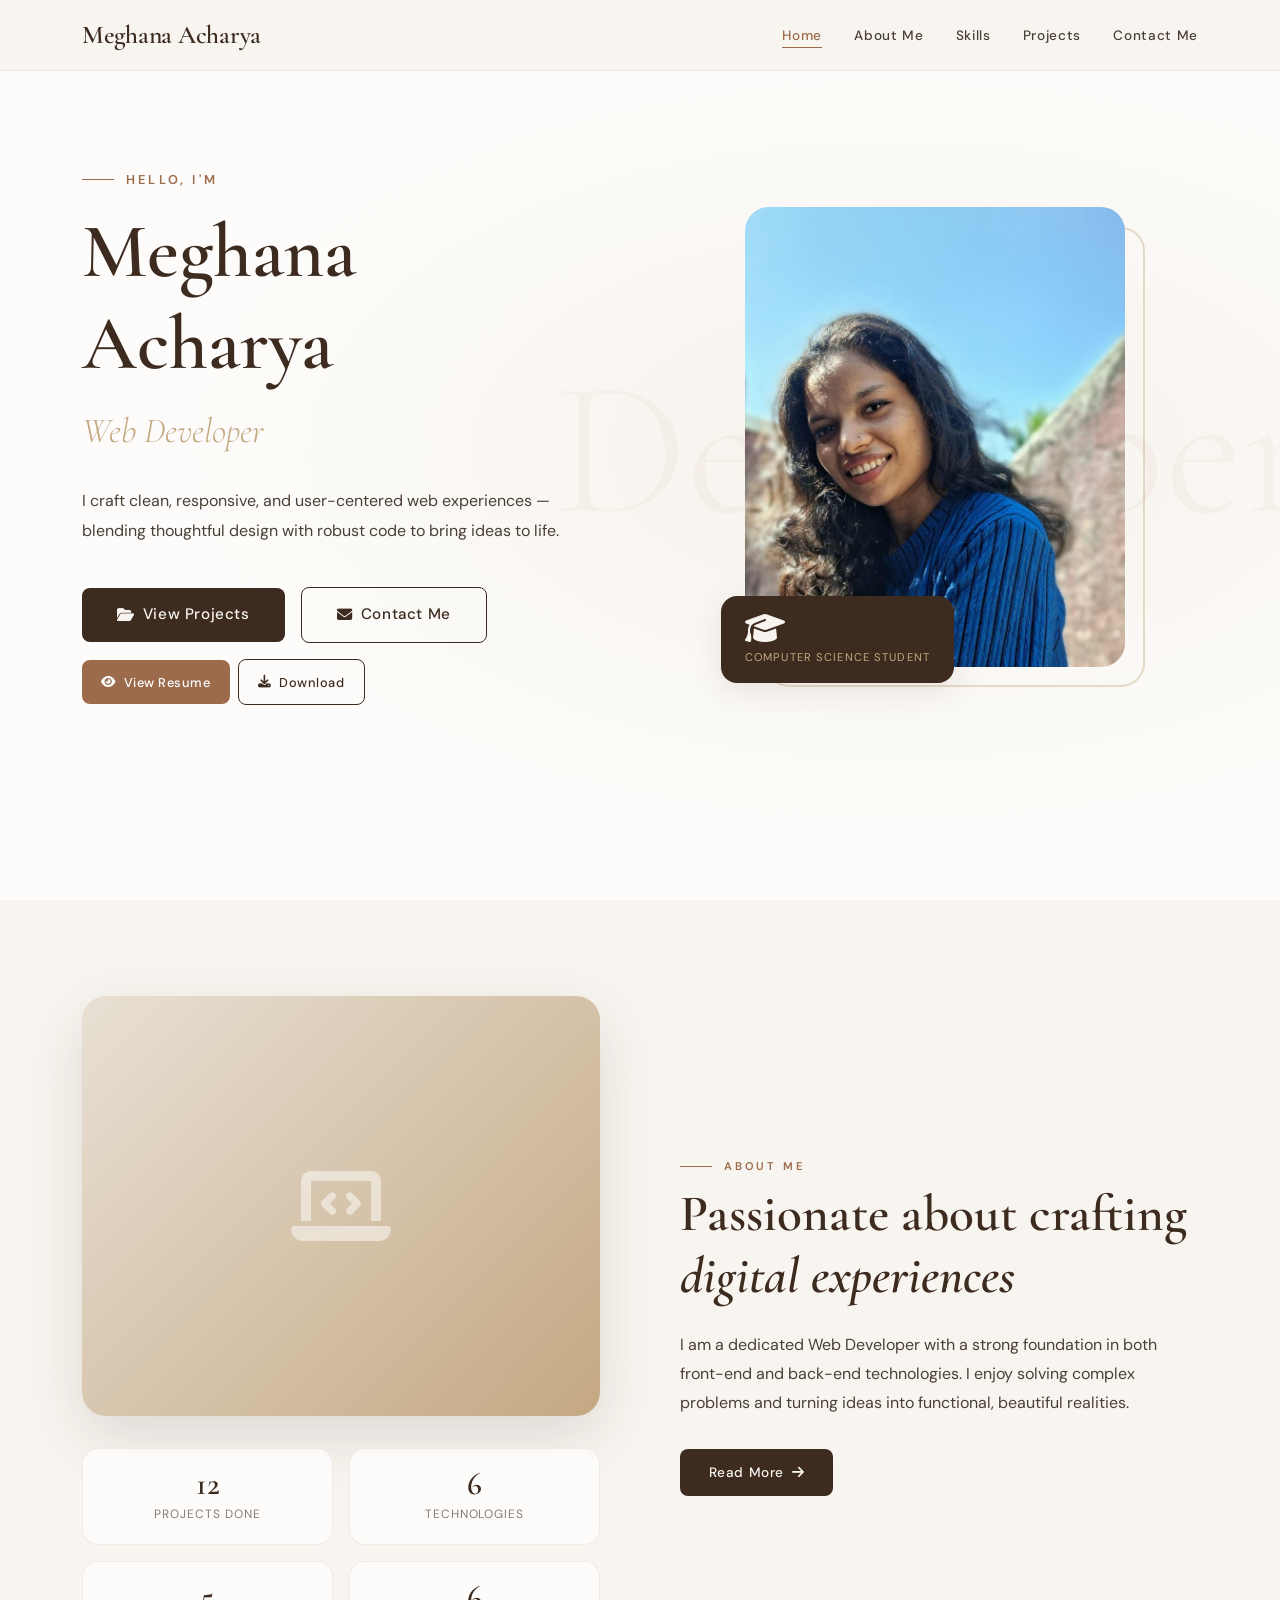
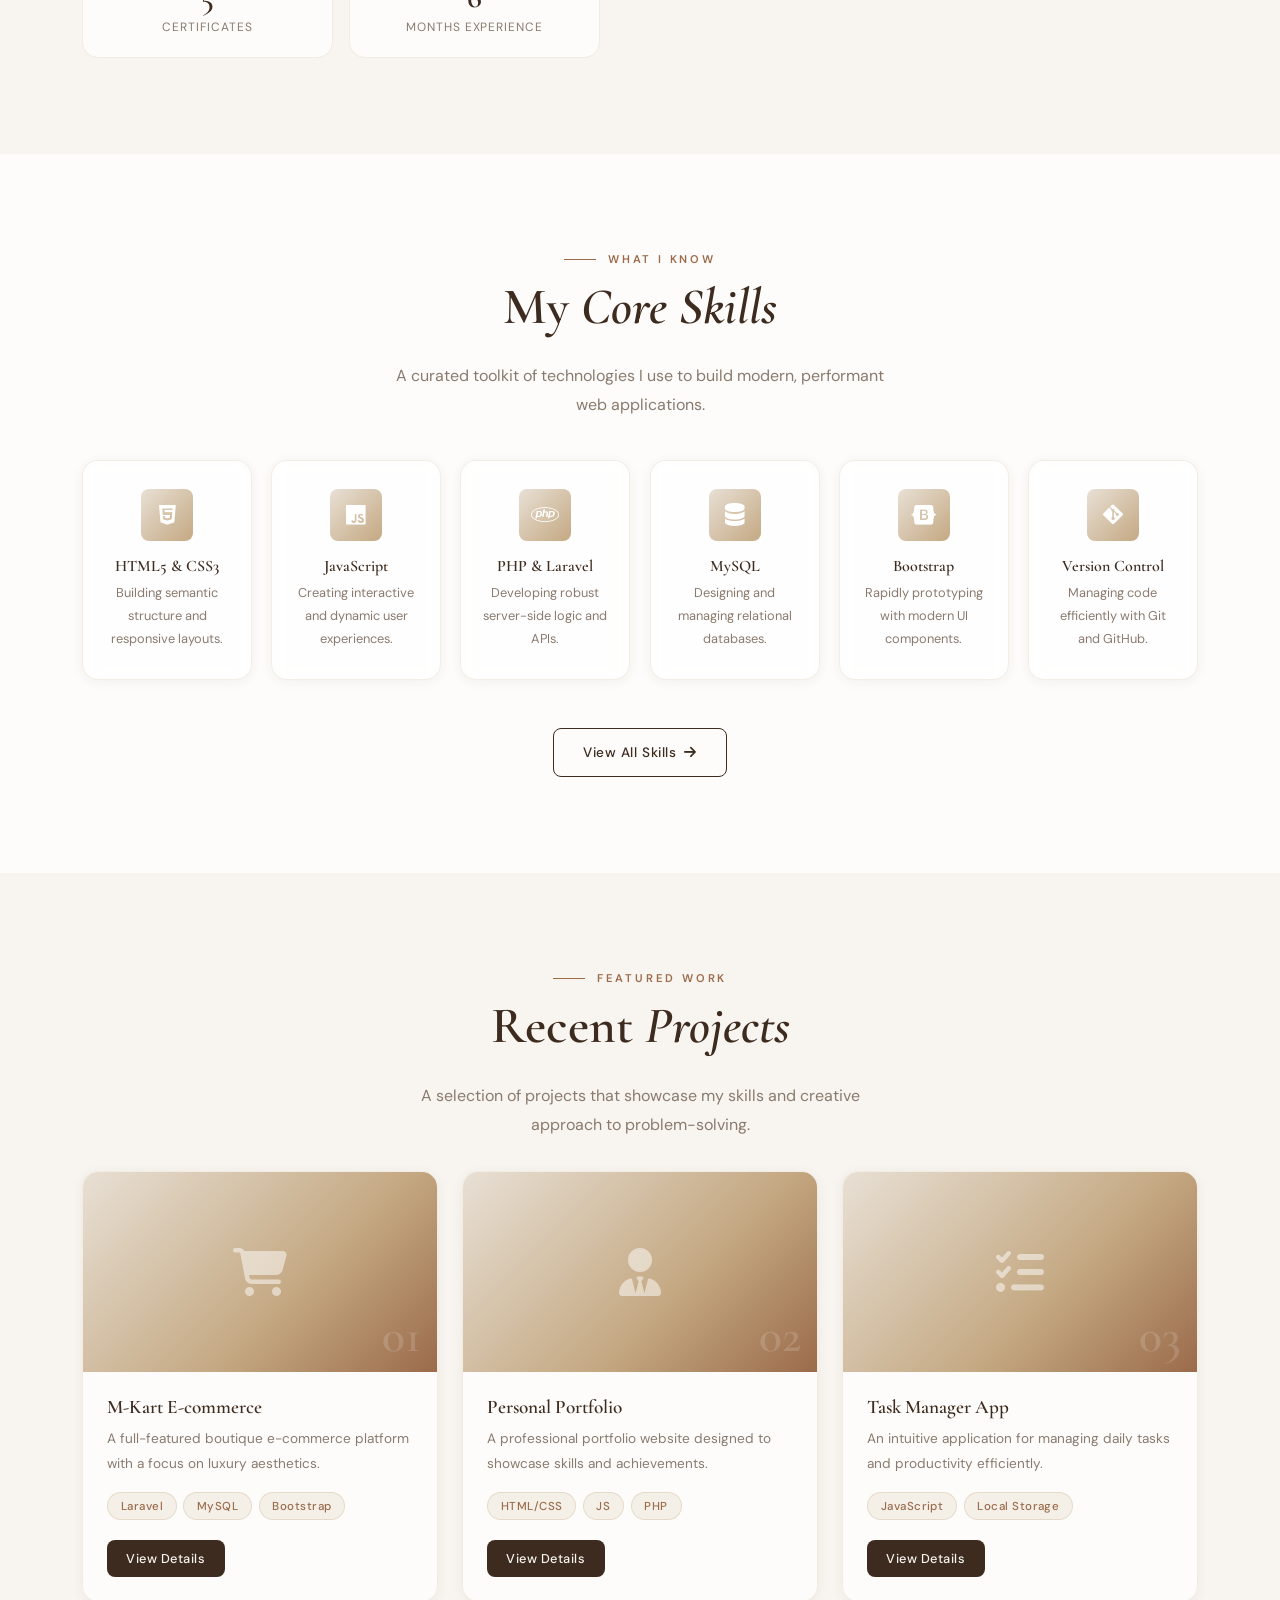
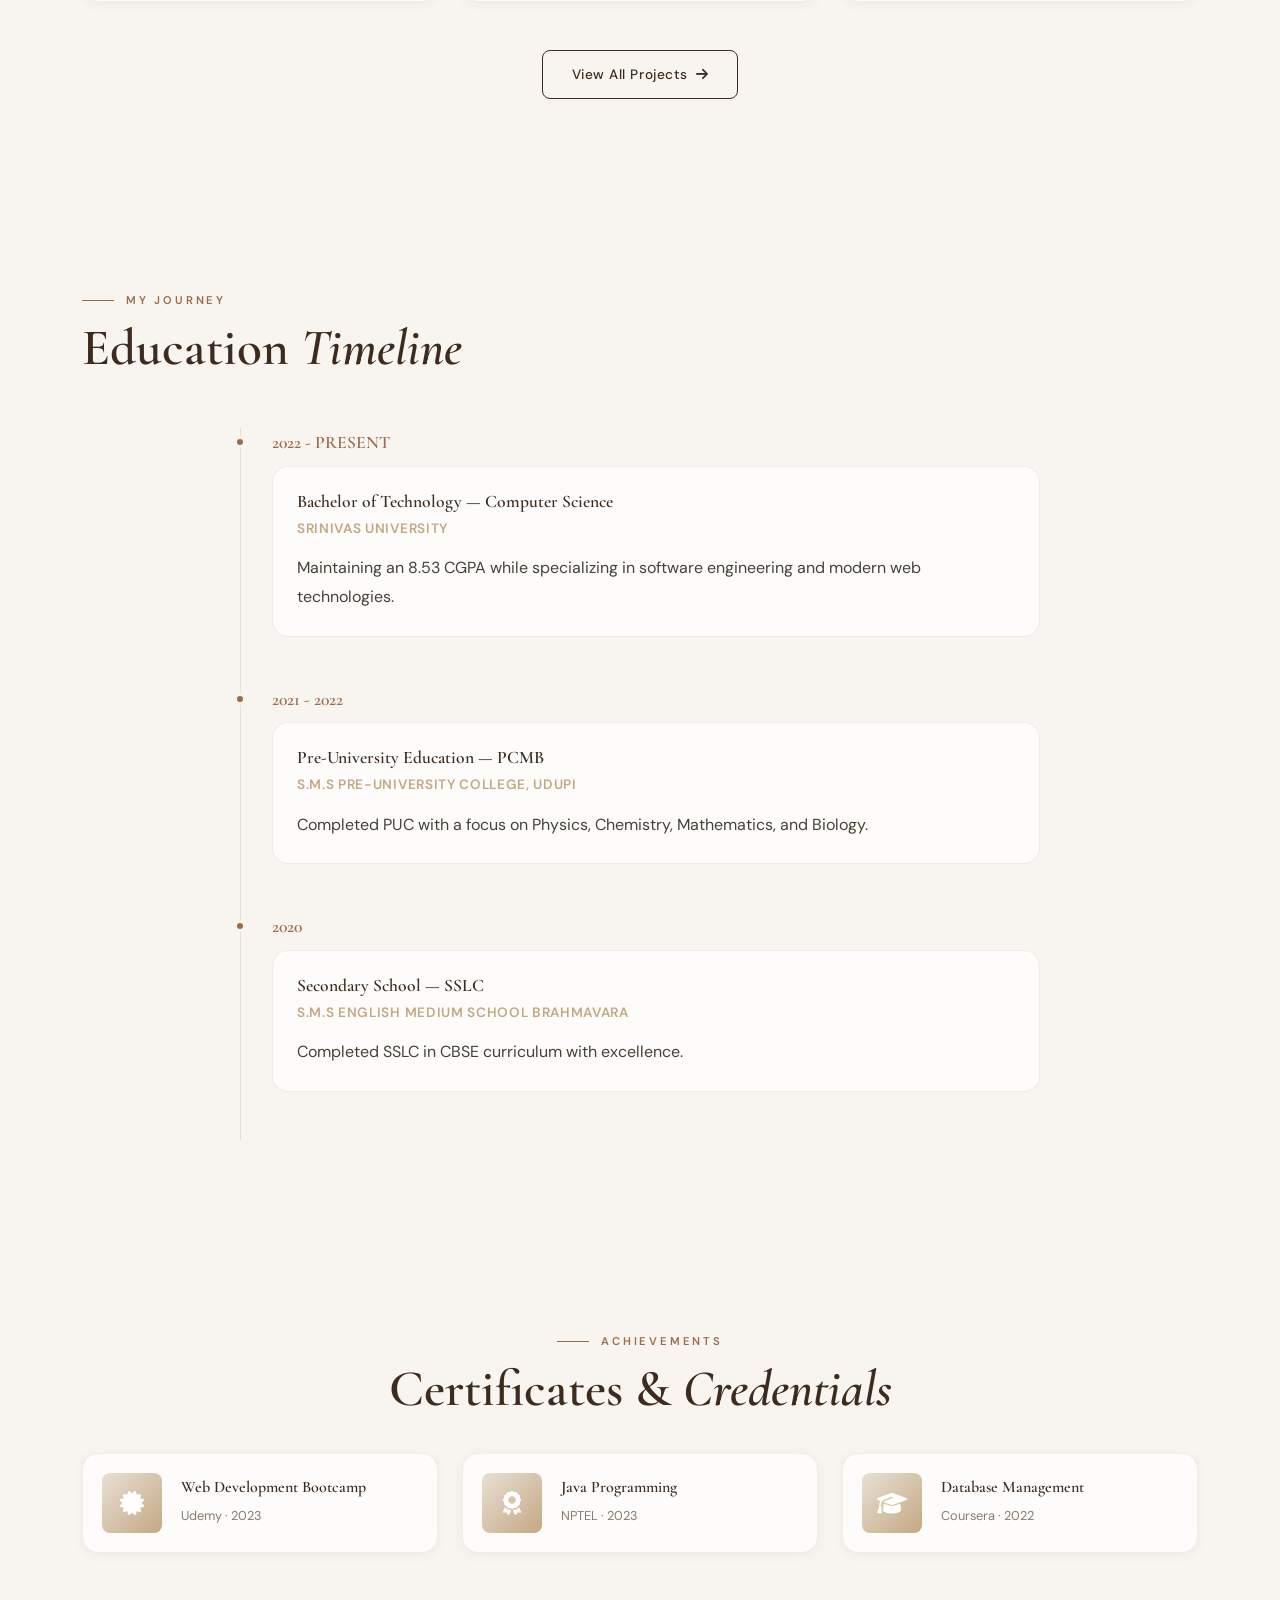
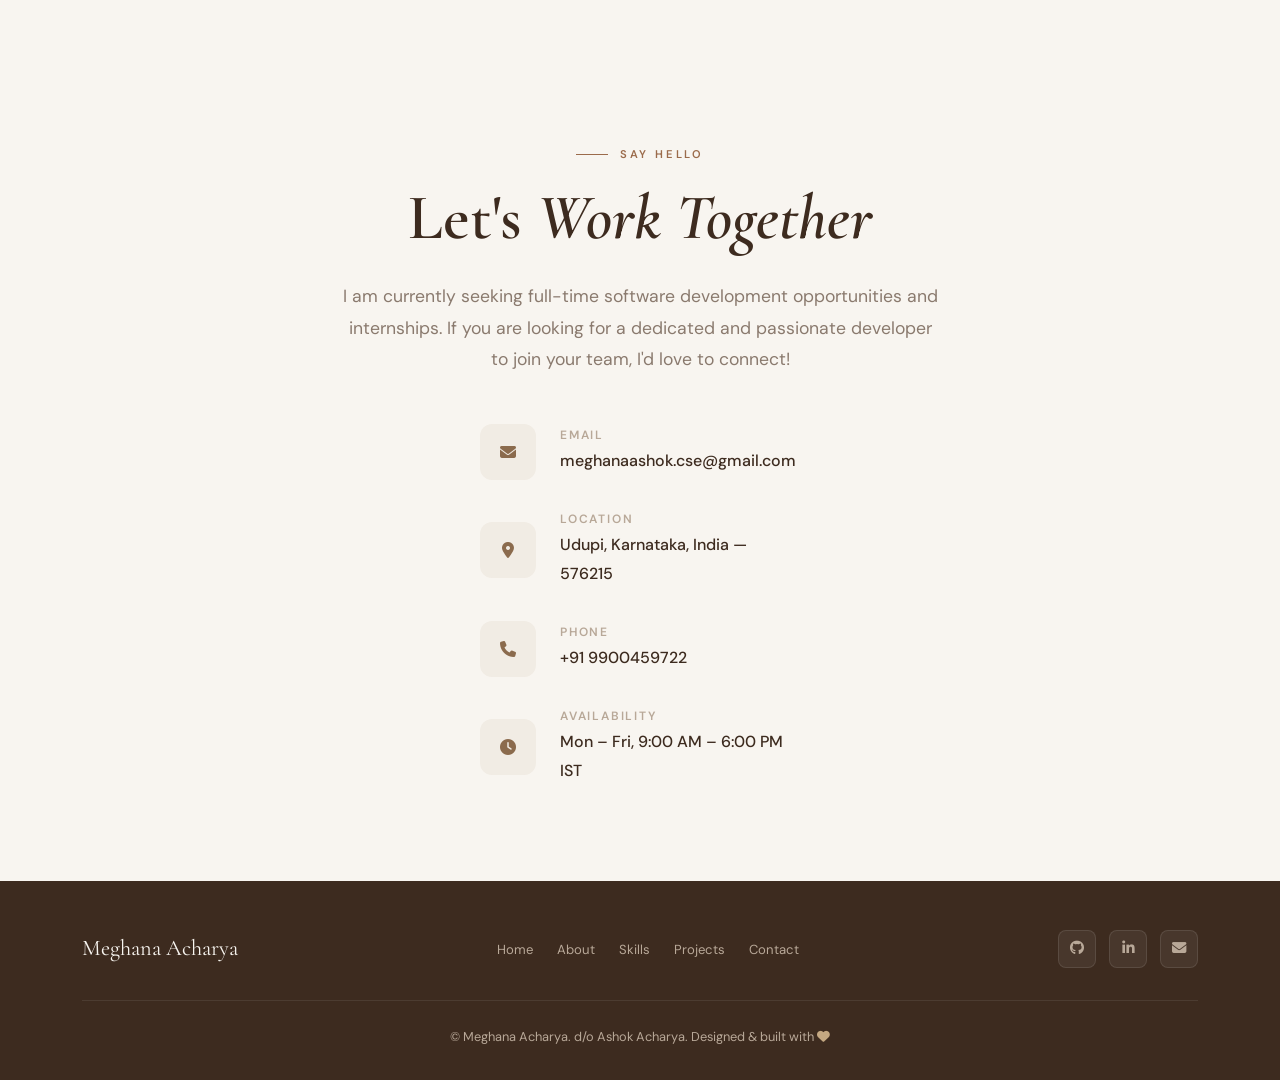
==== commit 090ef7ea: "Update years of study to 6 months experience" ====
--- a/frontend_version/index.html
+++ b/frontend_version/index.html
@@ -93,8 +93,8 @@
               <div class="stat-label">Certificates</div>
             </div>
             <div class="stat-item">
-              <div class="stat-num">New</div>
-              <div class="stat-label">Years of Study</div>
+              <div class="stat-num">6</div>
+              <div class="stat-label">Months Experience</div>
             </div>
           </div>
         </div>
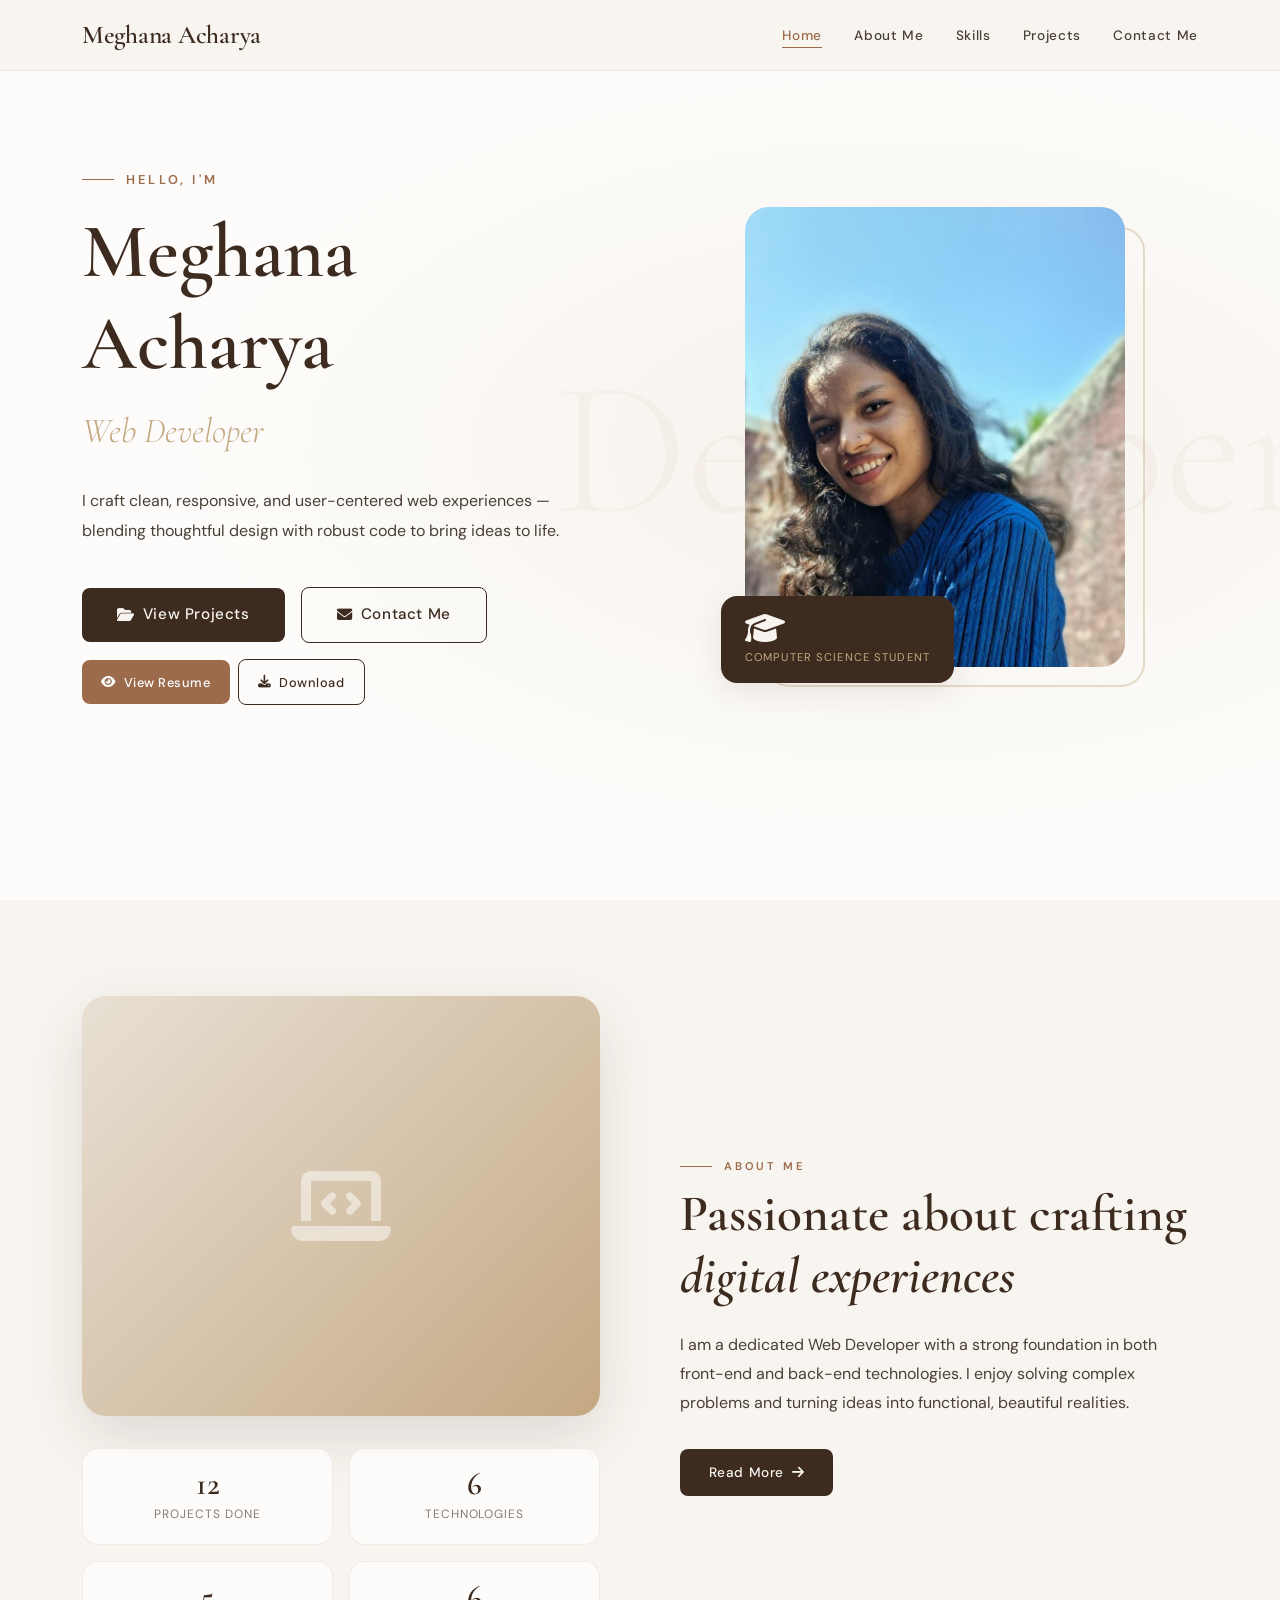
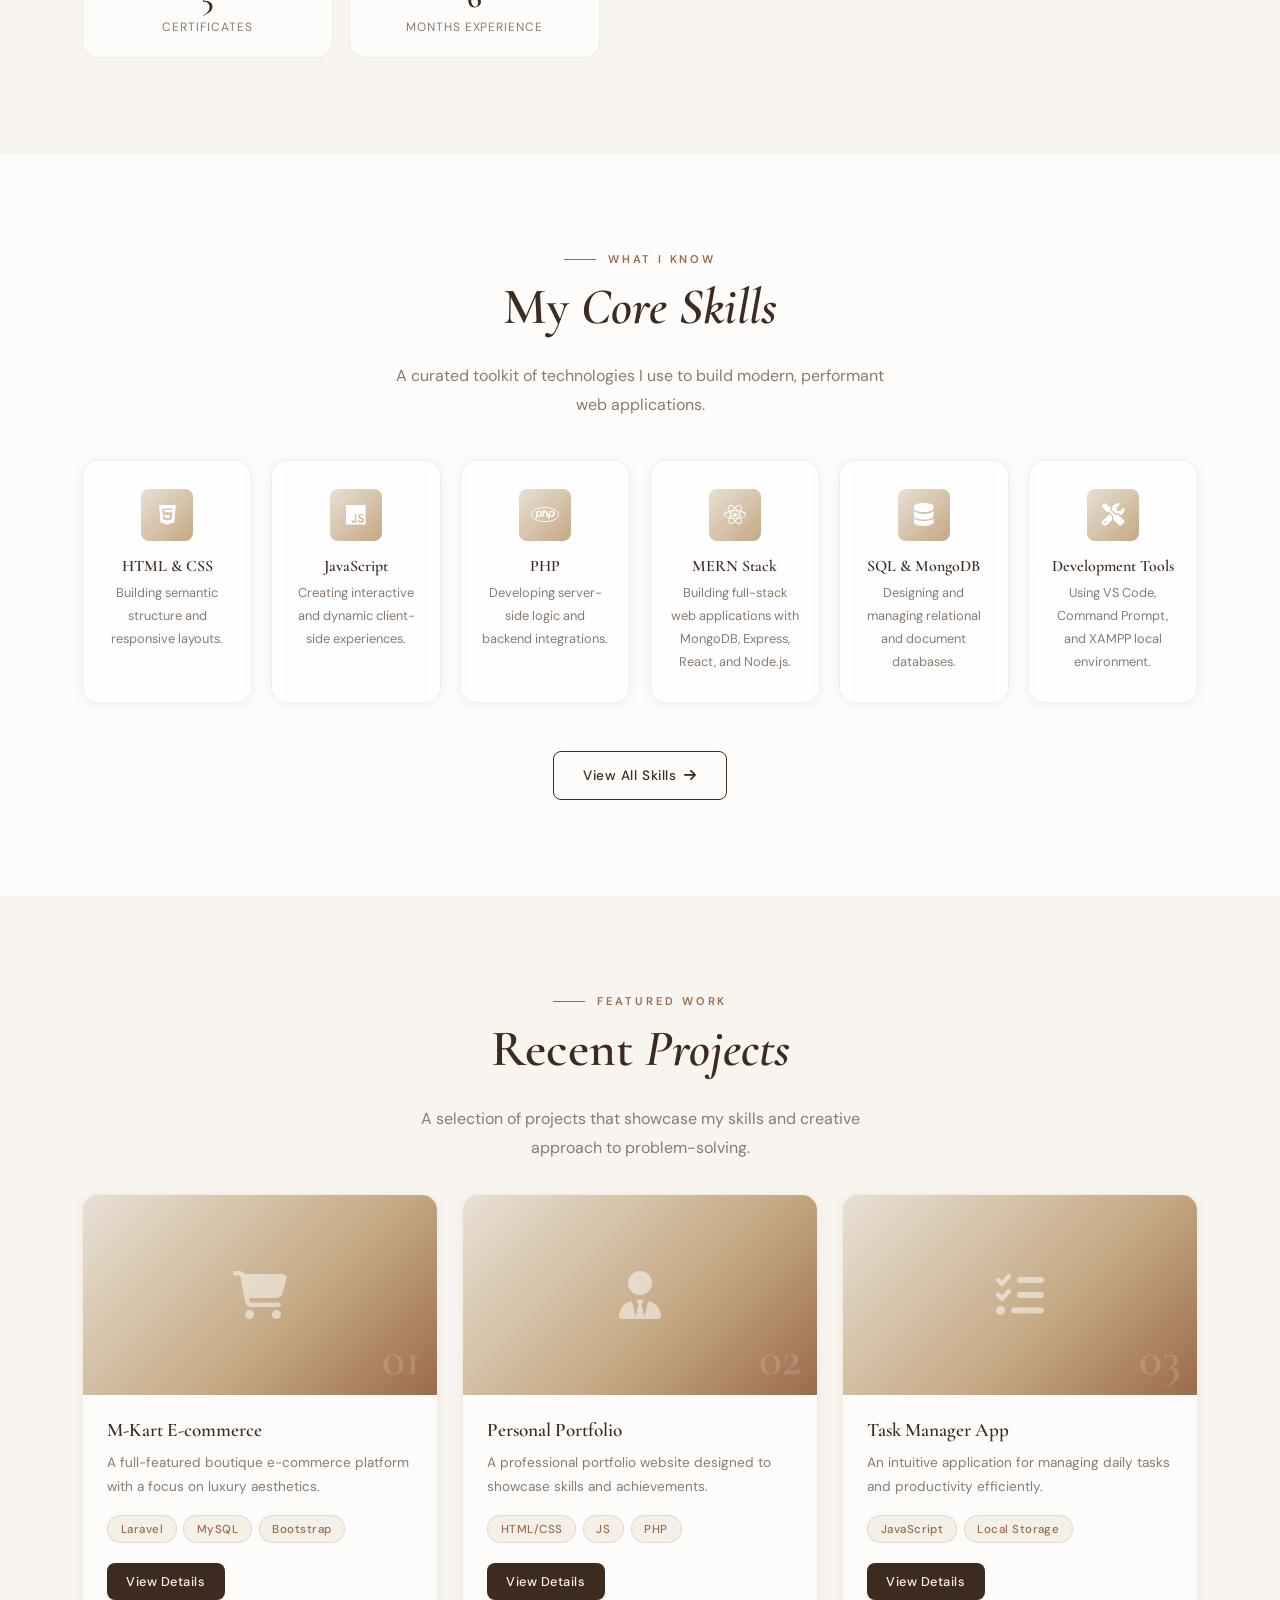
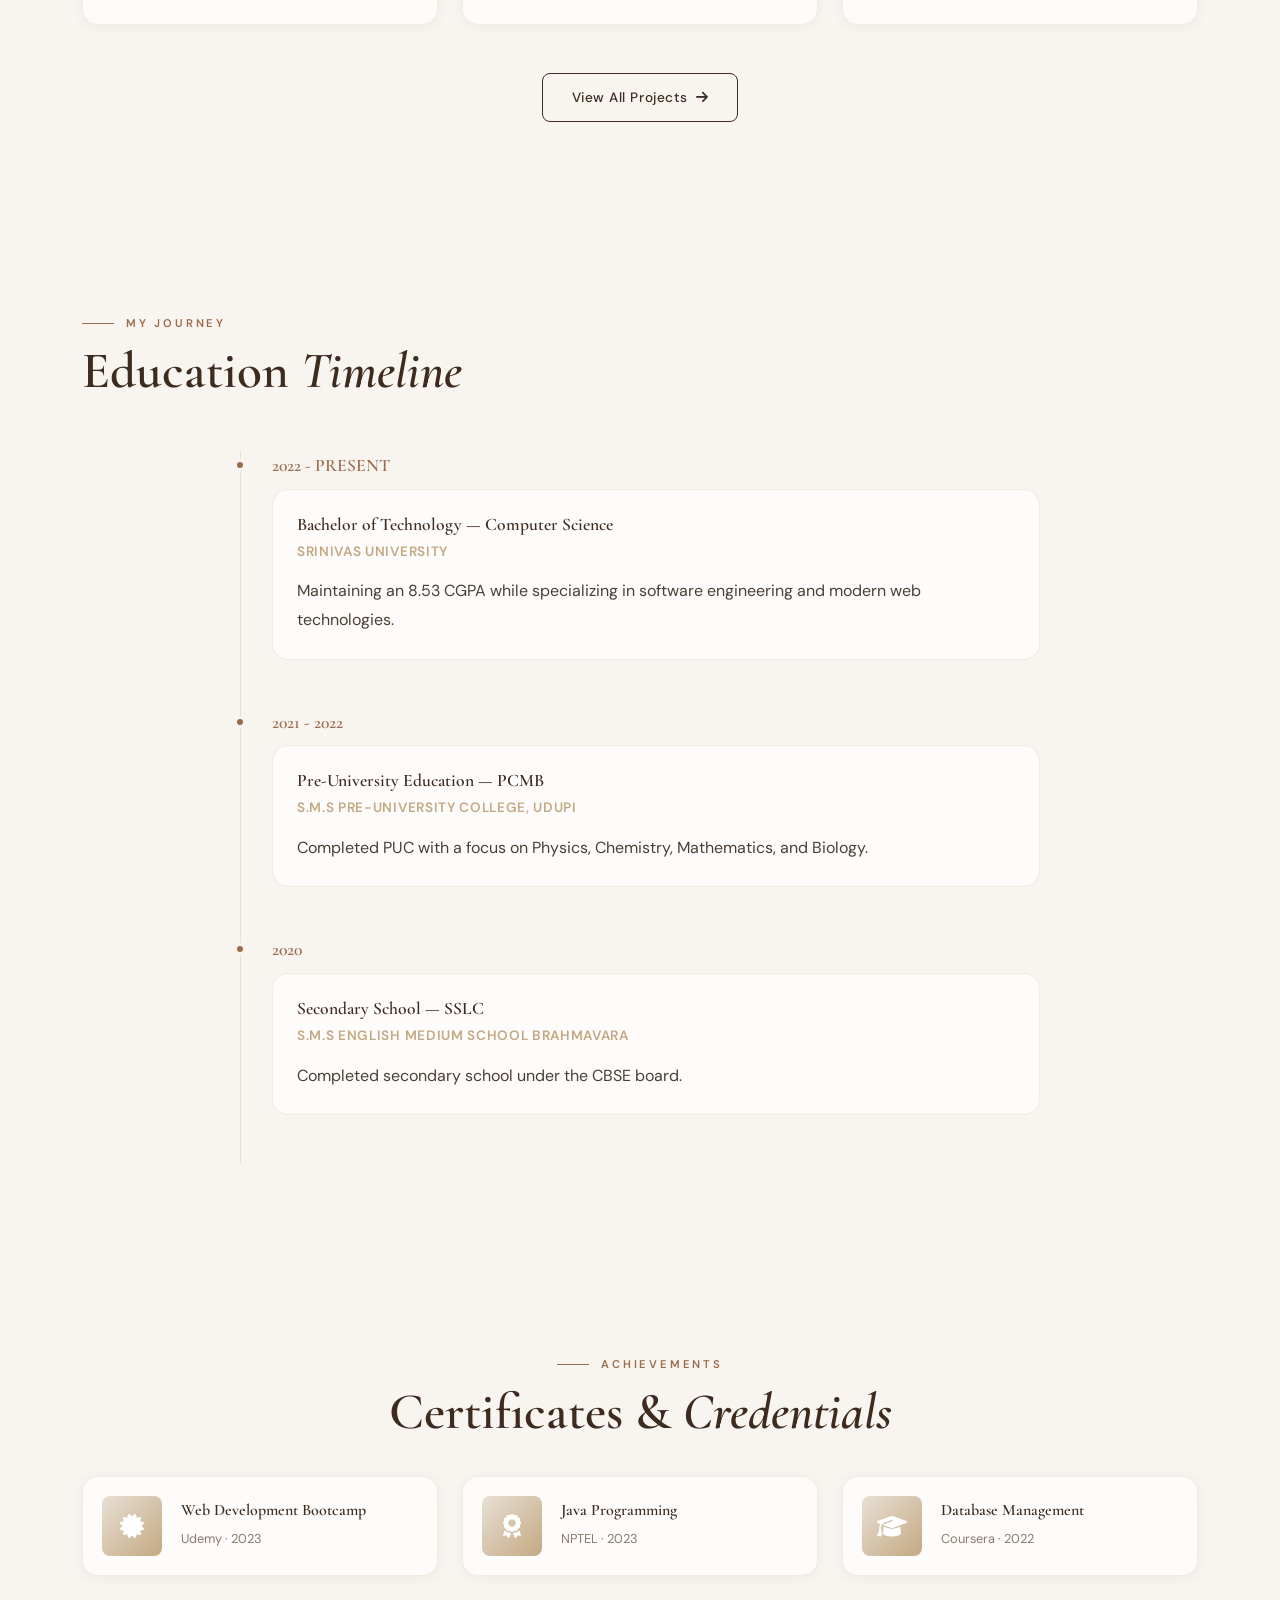
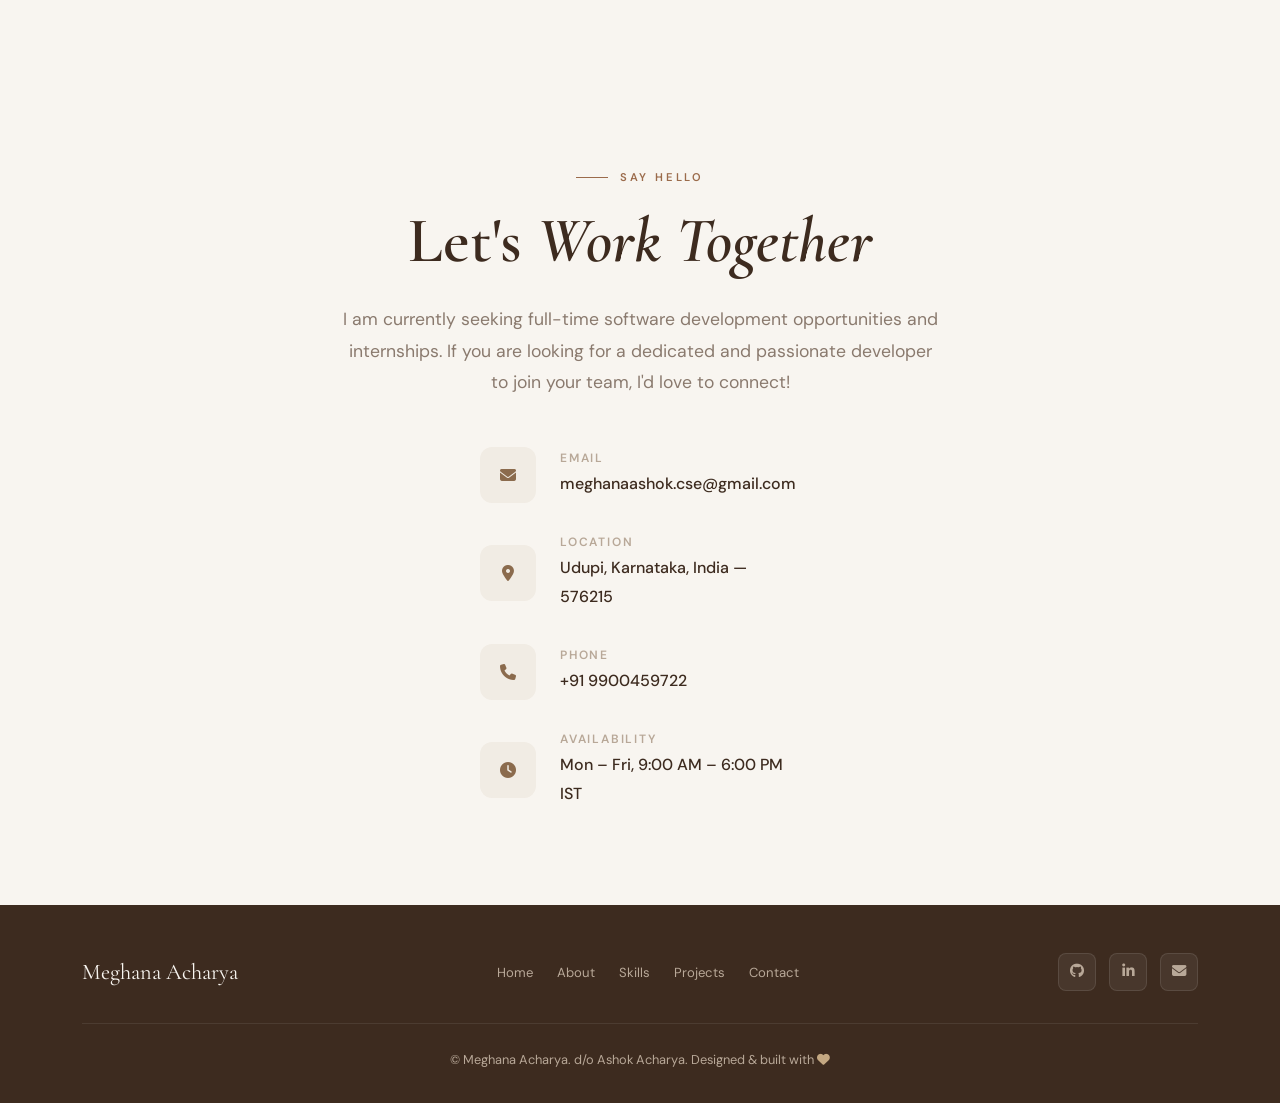
==== commit 1da52a55: "Update portfolio website layout, skills configuration, and timeline descriptions" ====
--- a/frontend_version/index.html
+++ b/frontend_version/index.html
@@ -48,11 +48,11 @@
             <i class="fas fa-envelope"></i> Contact Me
           </a>
           <div style="display:inline-flex;gap:0.5rem;align-items:center;">
-            <a href="assets/Meghana_Acharya_Resume.pdf" target="_blank" class="btn btn-accent btn-sm"
+            <a href="assets/Meghana_Acharya_Resume_2026.pdf" target="_blank" class="btn btn-accent btn-sm"
               style="padding:0.7rem 1.2rem;">
               <i class="fas fa-eye"></i> View Resume
             </a>
-            <a href="assets/Meghana_Acharya_Resume.pdf" download class="btn btn-outline btn-sm"
+            <a href="assets/Meghana_Acharya_Resume_2026.pdf" download class="btn btn-outline btn-sm"
               style="padding:0.7rem 1.2rem;">
               <i class="fas fa-download"></i> Download
             </a>
@@ -126,33 +126,33 @@
       <div class="skills-grid">
         <div class="skill-card card reveal">
           <div class="skill-icon"><i class="fab fa-html5"></i></div>
-          <h4>HTML5 & CSS3</h4>
+          <h4>HTML & CSS</h4>
           <p>Building semantic structure and responsive layouts.</p>
         </div>
         <div class="skill-card card reveal" style="transition-delay: 0.1s;">
           <div class="skill-icon"><i class="fab fa-js"></i></div>
           <h4>JavaScript</h4>
-          <p>Creating interactive and dynamic user experiences.</p>
+          <p>Creating interactive and dynamic client-side experiences.</p>
         </div>
         <div class="skill-card card reveal" style="transition-delay: 0.2s;">
           <div class="skill-icon"><i class="fab fa-php"></i></div>
-          <h4>PHP & Laravel</h4>
-          <p>Developing robust server-side logic and APIs.</p>
+          <h4>PHP</h4>
+          <p>Developing server-side logic and backend integrations.</p>
         </div>
         <div class="skill-card card reveal" style="transition-delay: 0.3s;">
+          <div class="skill-icon"><i class="fab fa-react"></i></div>
+          <h4>MERN Stack</h4>
+          <p>Building full-stack web applications with MongoDB, Express, React, and Node.js.</p>
+        </div>
+        <div class="skill-card card reveal" style="transition-delay: 0.4s;">
           <div class="skill-icon"><i class="fas fa-database"></i></div>
-          <h4>MySQL</h4>
-          <p>Designing and managing relational databases.</p>
-        </div>
-        <div class="skill-card card reveal" style="transition-delay: 0.4s;">
-          <div class="skill-icon"><i class="fab fa-bootstrap"></i></div>
-          <h4>Bootstrap</h4>
-          <p>Rapidly prototyping with modern UI components.</p>
+          <h4>SQL & MongoDB</h4>
+          <p>Designing and managing relational and document databases.</p>
         </div>
         <div class="skill-card card reveal" style="transition-delay: 0.5s;">
-          <div class="skill-icon"><i class="fab fa-git-alt"></i></div>
-          <h4>Version Control</h4>
-          <p>Managing code efficiently with Git and GitHub.</p>
+          <div class="skill-icon"><i class="fas fa-tools"></i></div>
+          <h4>Development Tools</h4>
+          <p>Using VS Code, Command Prompt, and XAMPP local environment.</p>
         </div>
       </div>
       <div class="section-cta">
@@ -264,7 +264,7 @@
           <div class="timeline-card">
             <h4>Secondary School — SSLC</h4>
             <p class="institution">S.M.S English Medium School Brahmavara</p>
-            <p>Completed SSLC in CBSE curriculum with excellence.</p>
+            <p>Completed secondary school under the CBSE board.</p>
           </div>
         </div>
       </div>
--- a/frontend_version/css/style.css
+++ b/frontend_version/css/style.css
@@ -763,6 +763,10 @@
 }
 .contact-detail {
   display: flex; gap: 1.2rem; margin-bottom: 1.8rem;
+  align-items: flex-start;
+}
+.contact-detail > div {
+  min-width: 0;
 }
 .contact-icon {
   width: 44px; height: 44px;
@@ -772,7 +776,11 @@
   color: var(--accent); flex-shrink: 0;
 }
 .contact-detail h4 { font-family: var(--font-body); font-size: 0.95rem; margin-bottom: 0.2rem; }
-.contact-detail p { font-size: 0.9rem; color: var(--text-muted); }
+.contact-detail p {
+  font-size: 0.9rem; color: var(--text-muted);
+  overflow-wrap: anywhere;
+  word-break: break-word;
+}
 
 .contact-form {
   background: white; border: 1px solid var(--card-border);
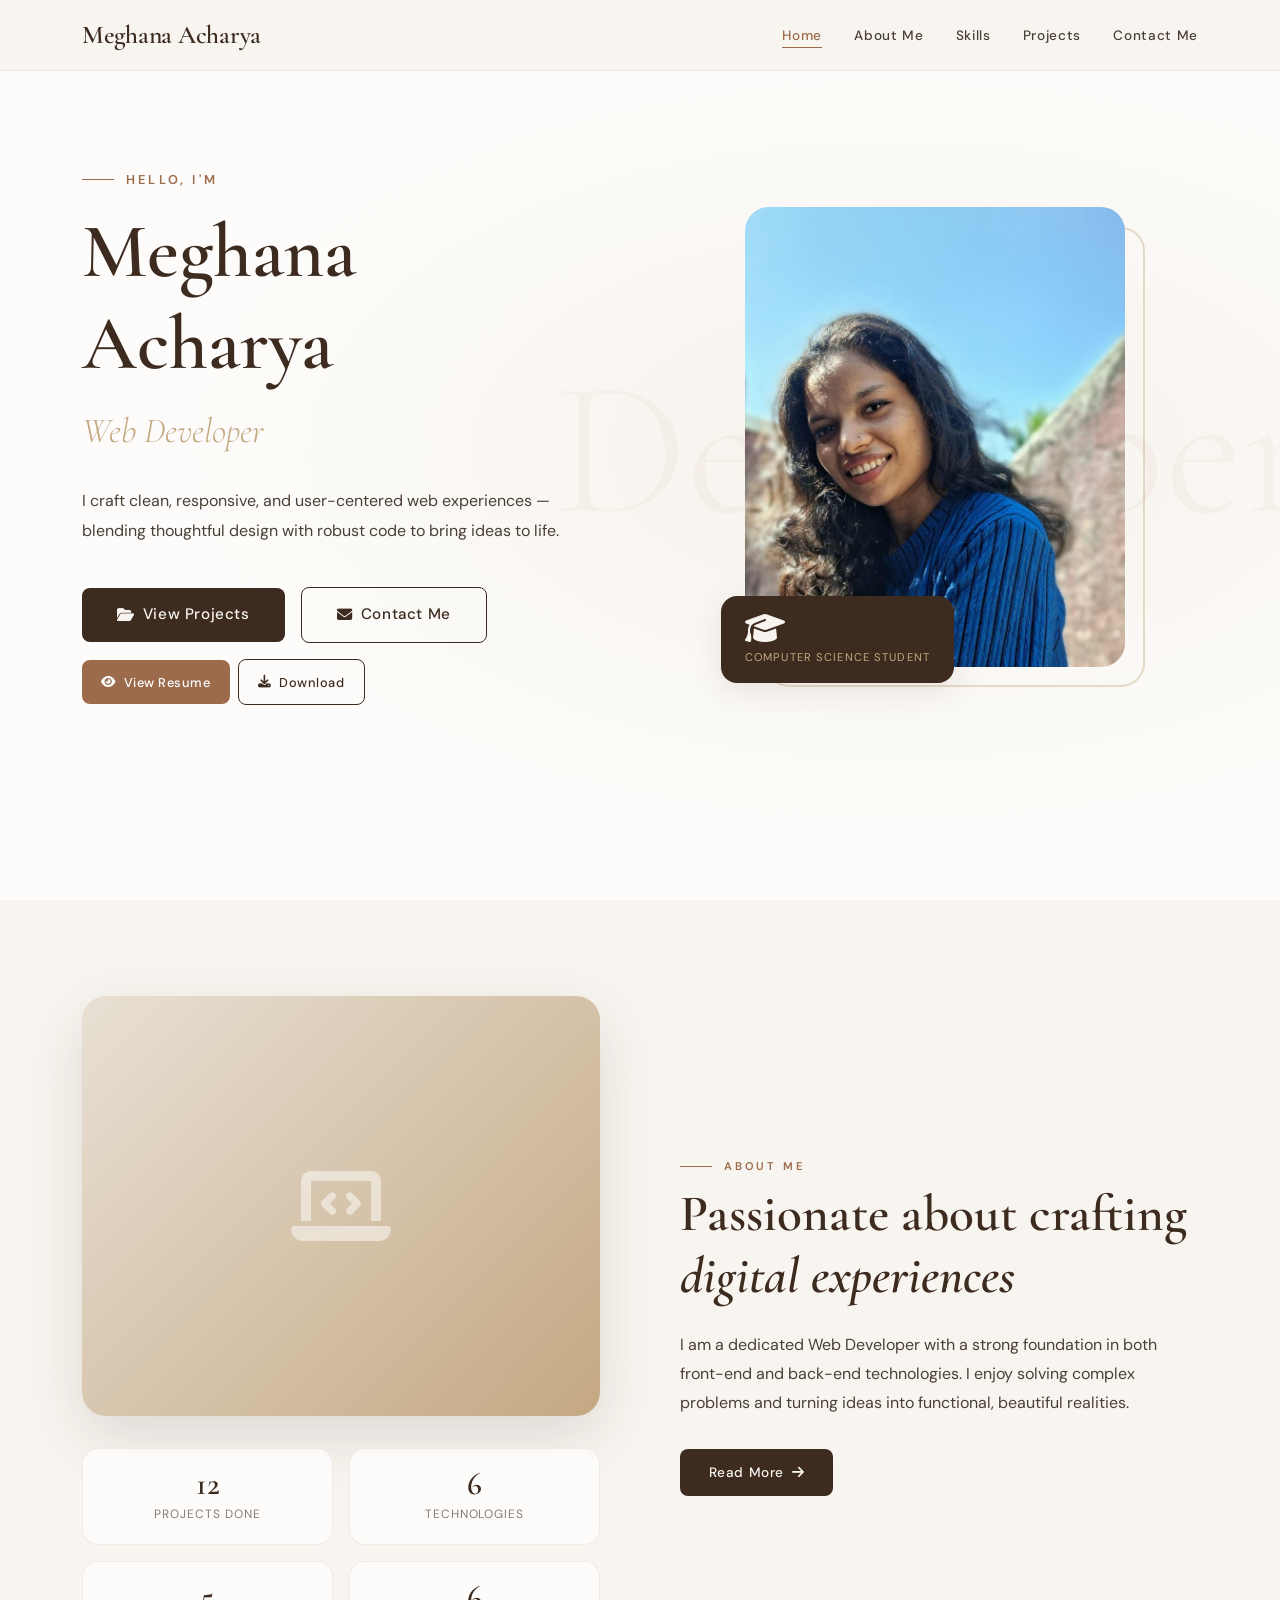
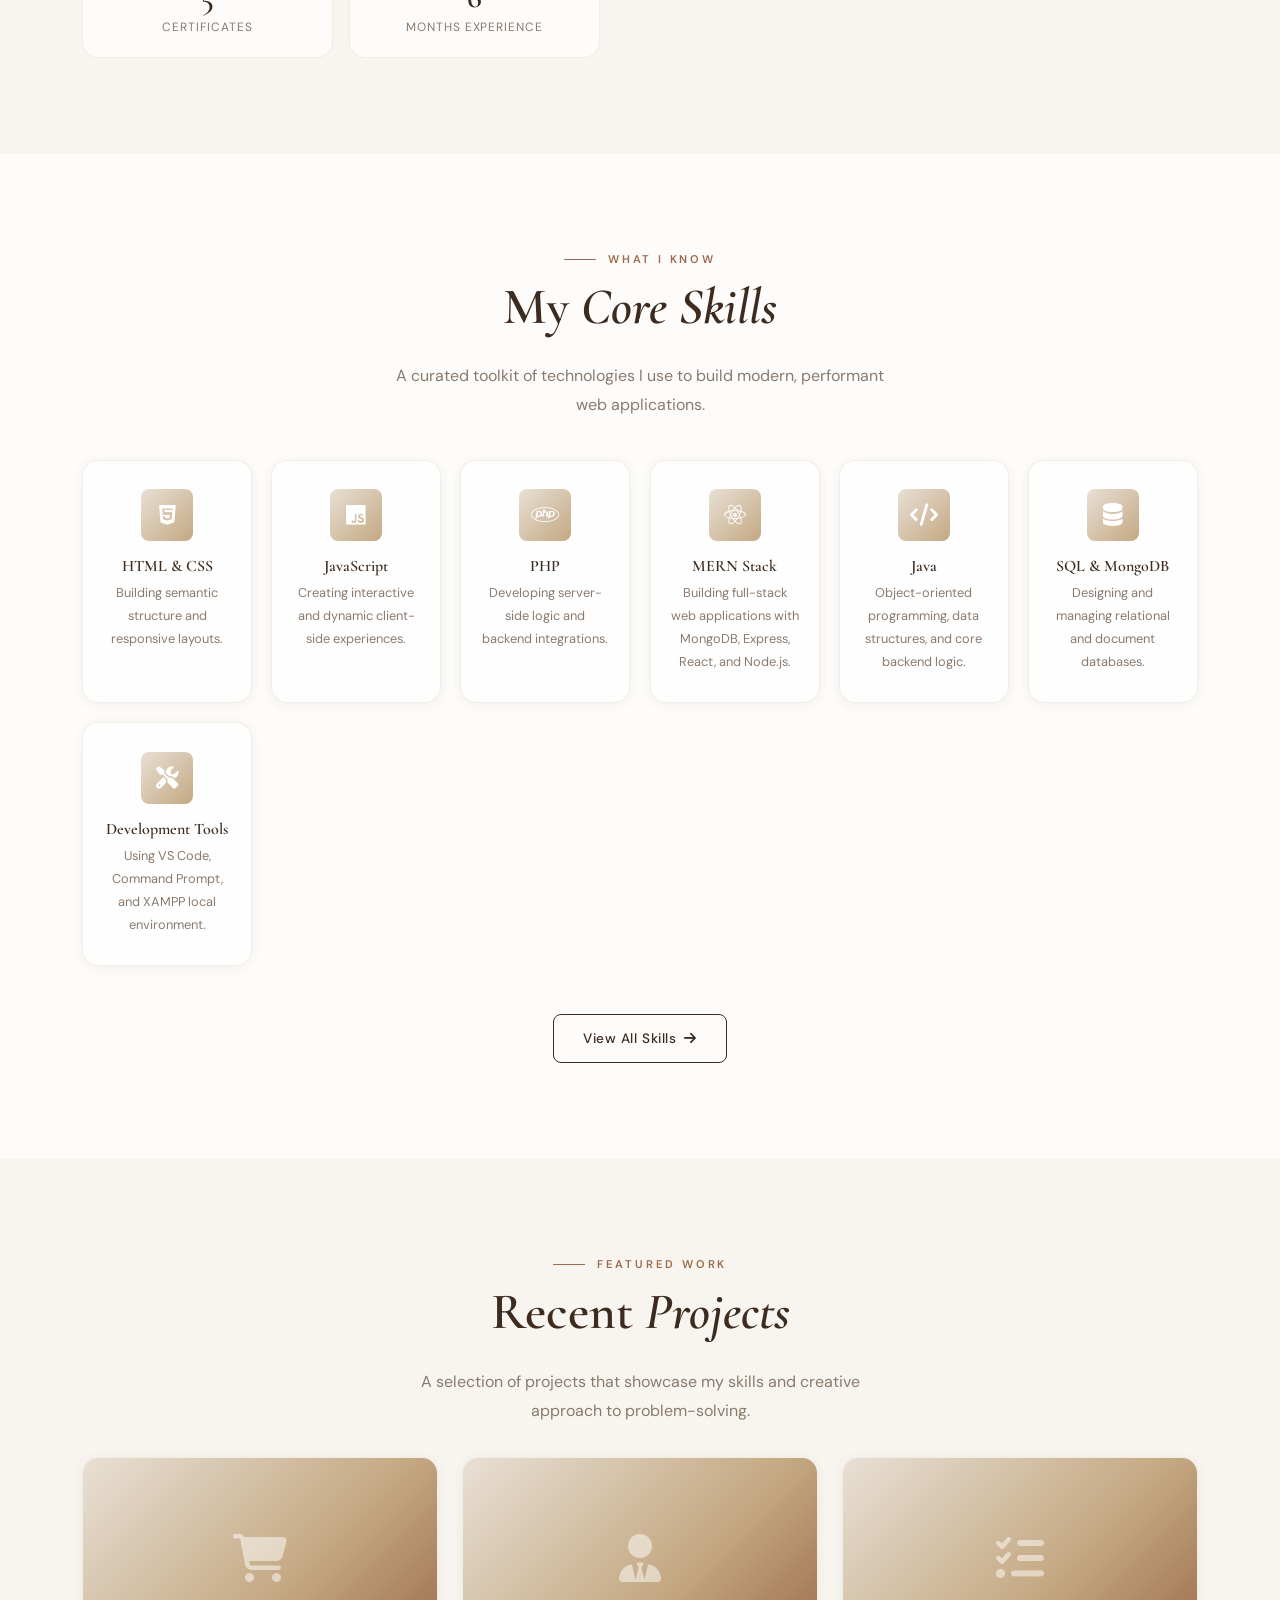
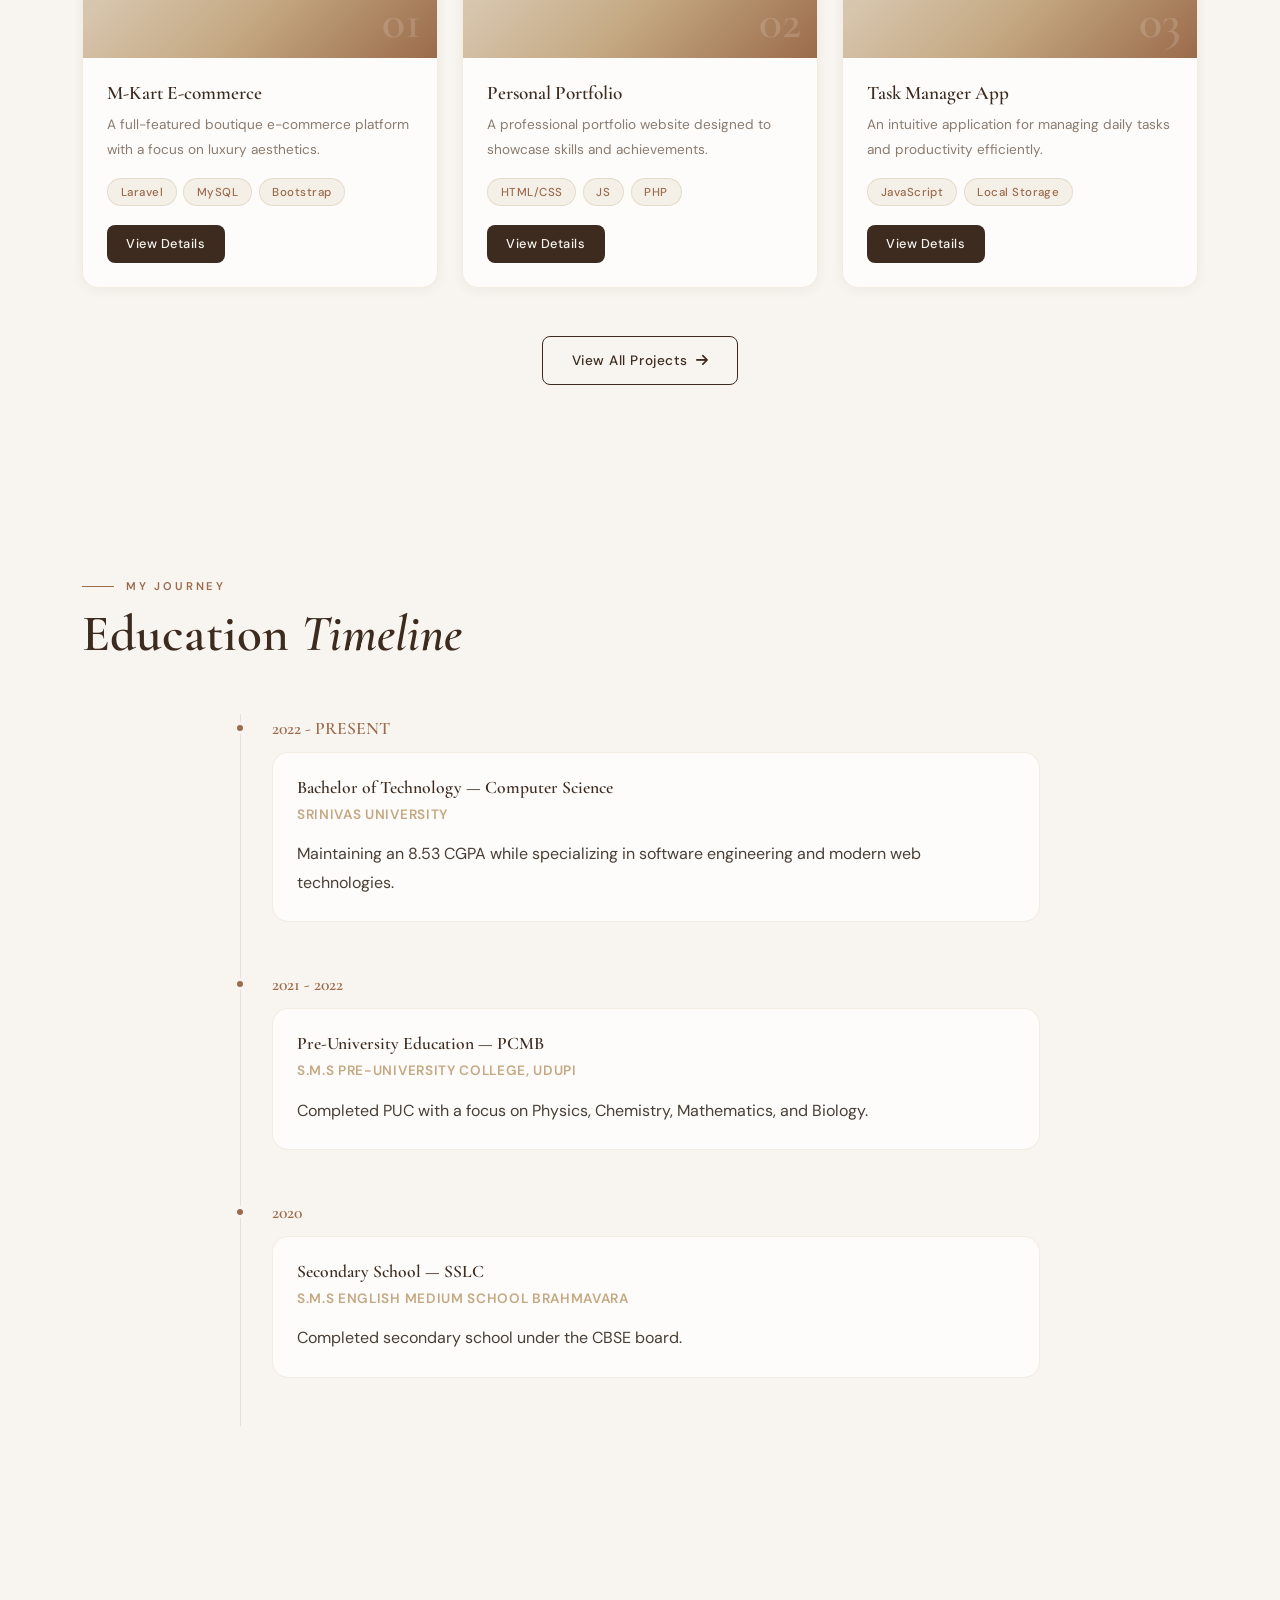
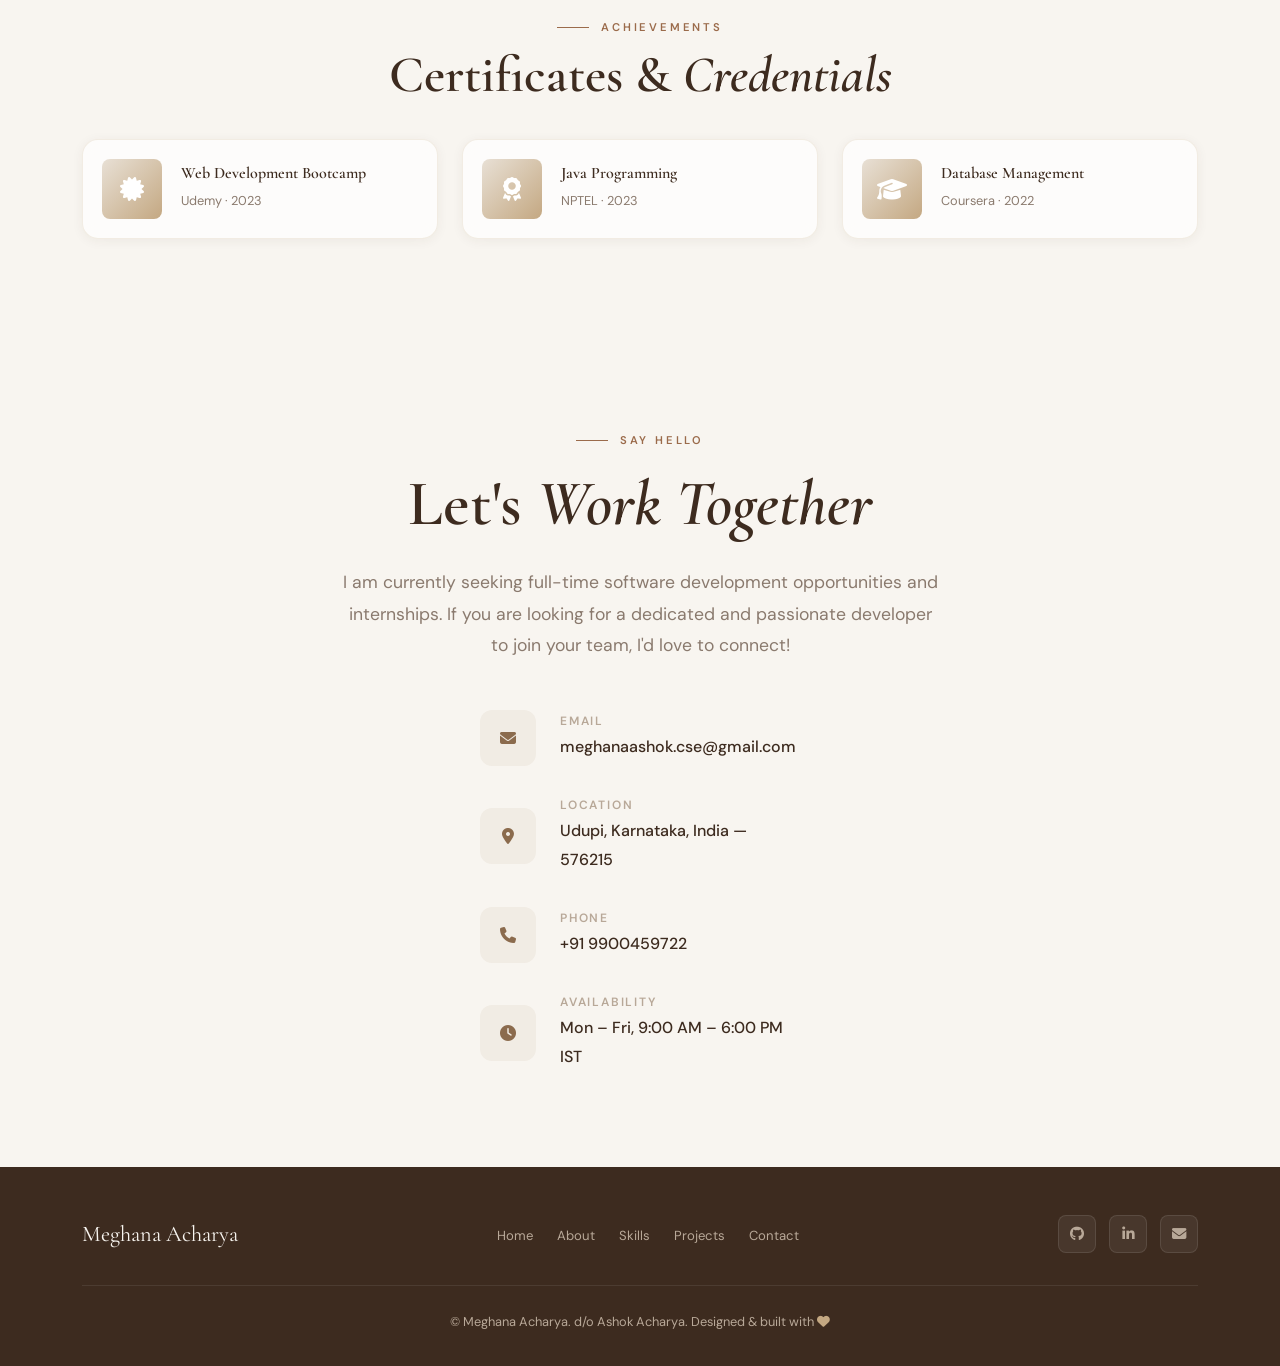
==== commit c03c8dc9: "Add Java to website skills section" ====
--- a/frontend_version/index.html
+++ b/frontend_version/index.html
@@ -145,11 +145,16 @@
           <p>Building full-stack web applications with MongoDB, Express, React, and Node.js.</p>
         </div>
         <div class="skill-card card reveal" style="transition-delay: 0.4s;">
+          <div class="skill-icon"><i class="fas fa-code"></i></div>
+          <h4>Java</h4>
+          <p>Object-oriented programming, data structures, and core backend logic.</p>
+        </div>
+        <div class="skill-card card reveal" style="transition-delay: 0.5s;">
           <div class="skill-icon"><i class="fas fa-database"></i></div>
           <h4>SQL & MongoDB</h4>
           <p>Designing and managing relational and document databases.</p>
         </div>
-        <div class="skill-card card reveal" style="transition-delay: 0.5s;">
+        <div class="skill-card card reveal" style="transition-delay: 0.6s;">
           <div class="skill-icon"><i class="fas fa-tools"></i></div>
           <h4>Development Tools</h4>
           <p>Using VS Code, Command Prompt, and XAMPP local environment.</p>
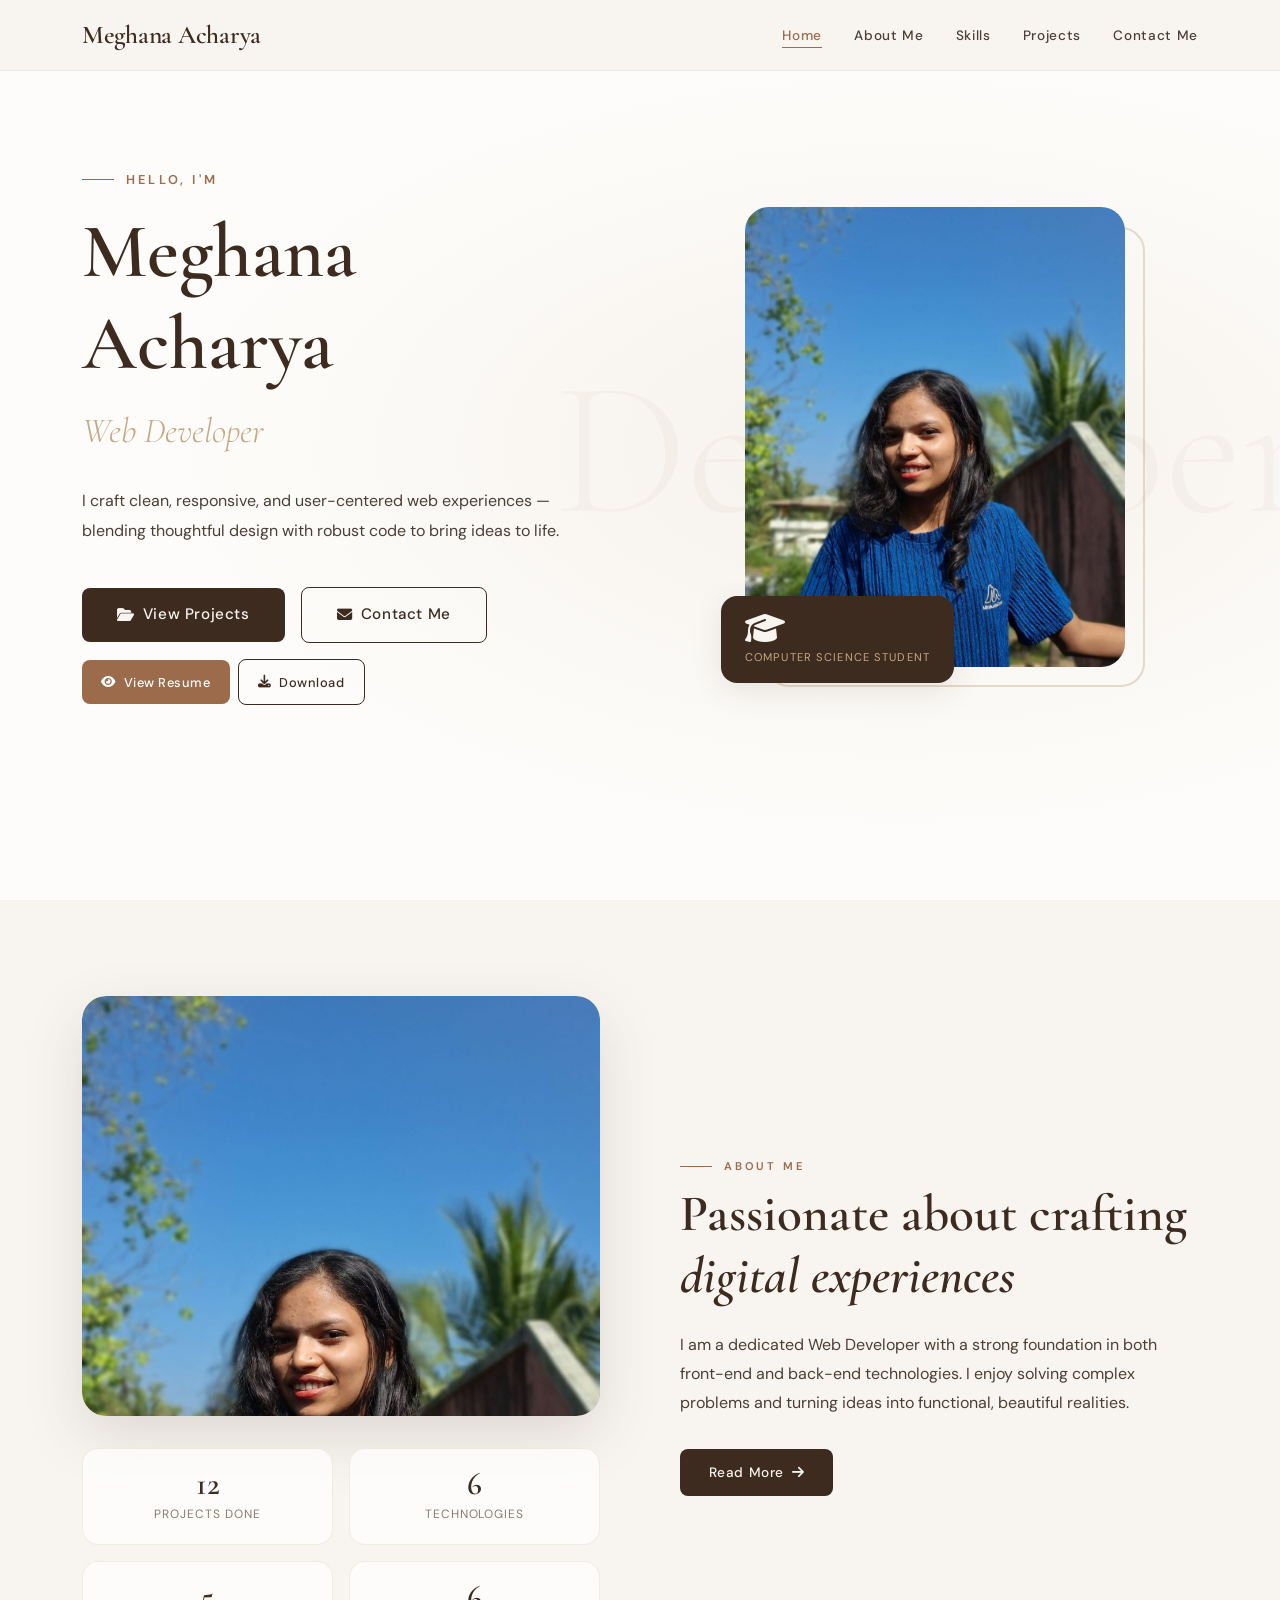
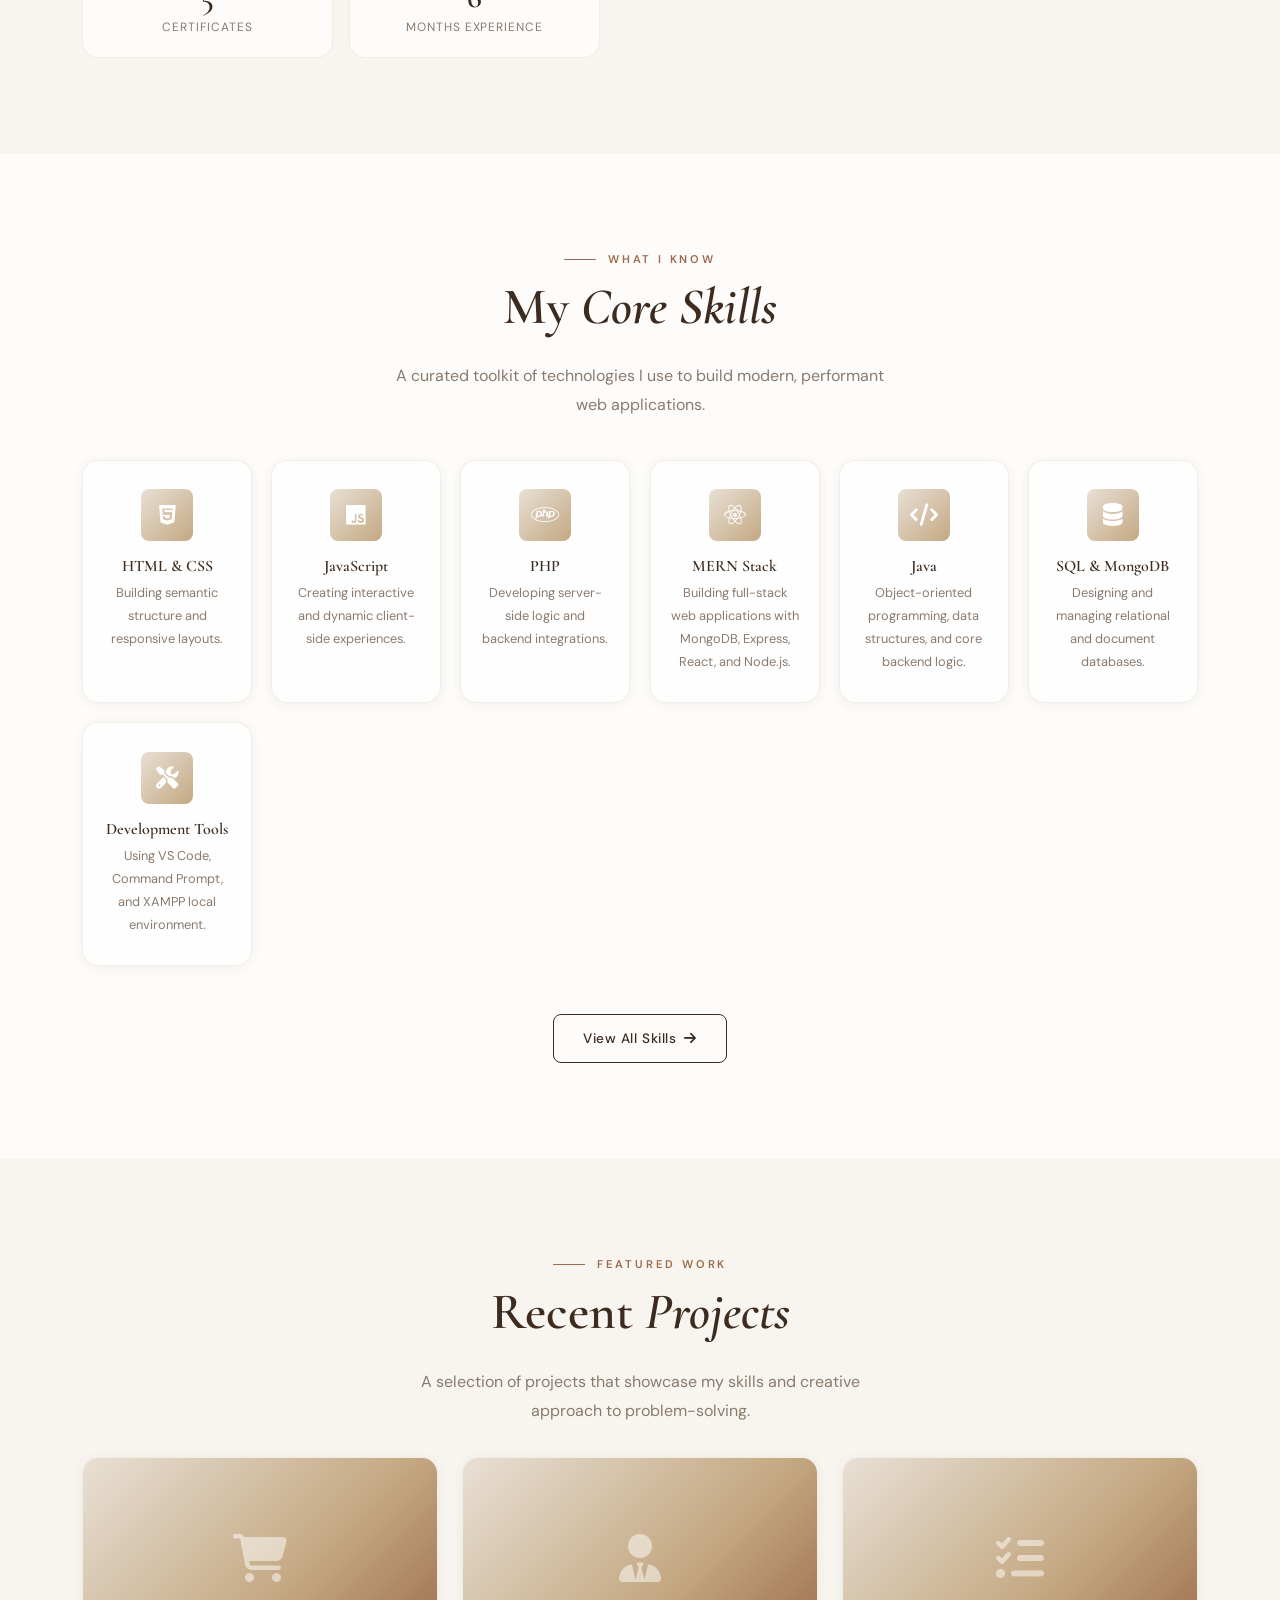
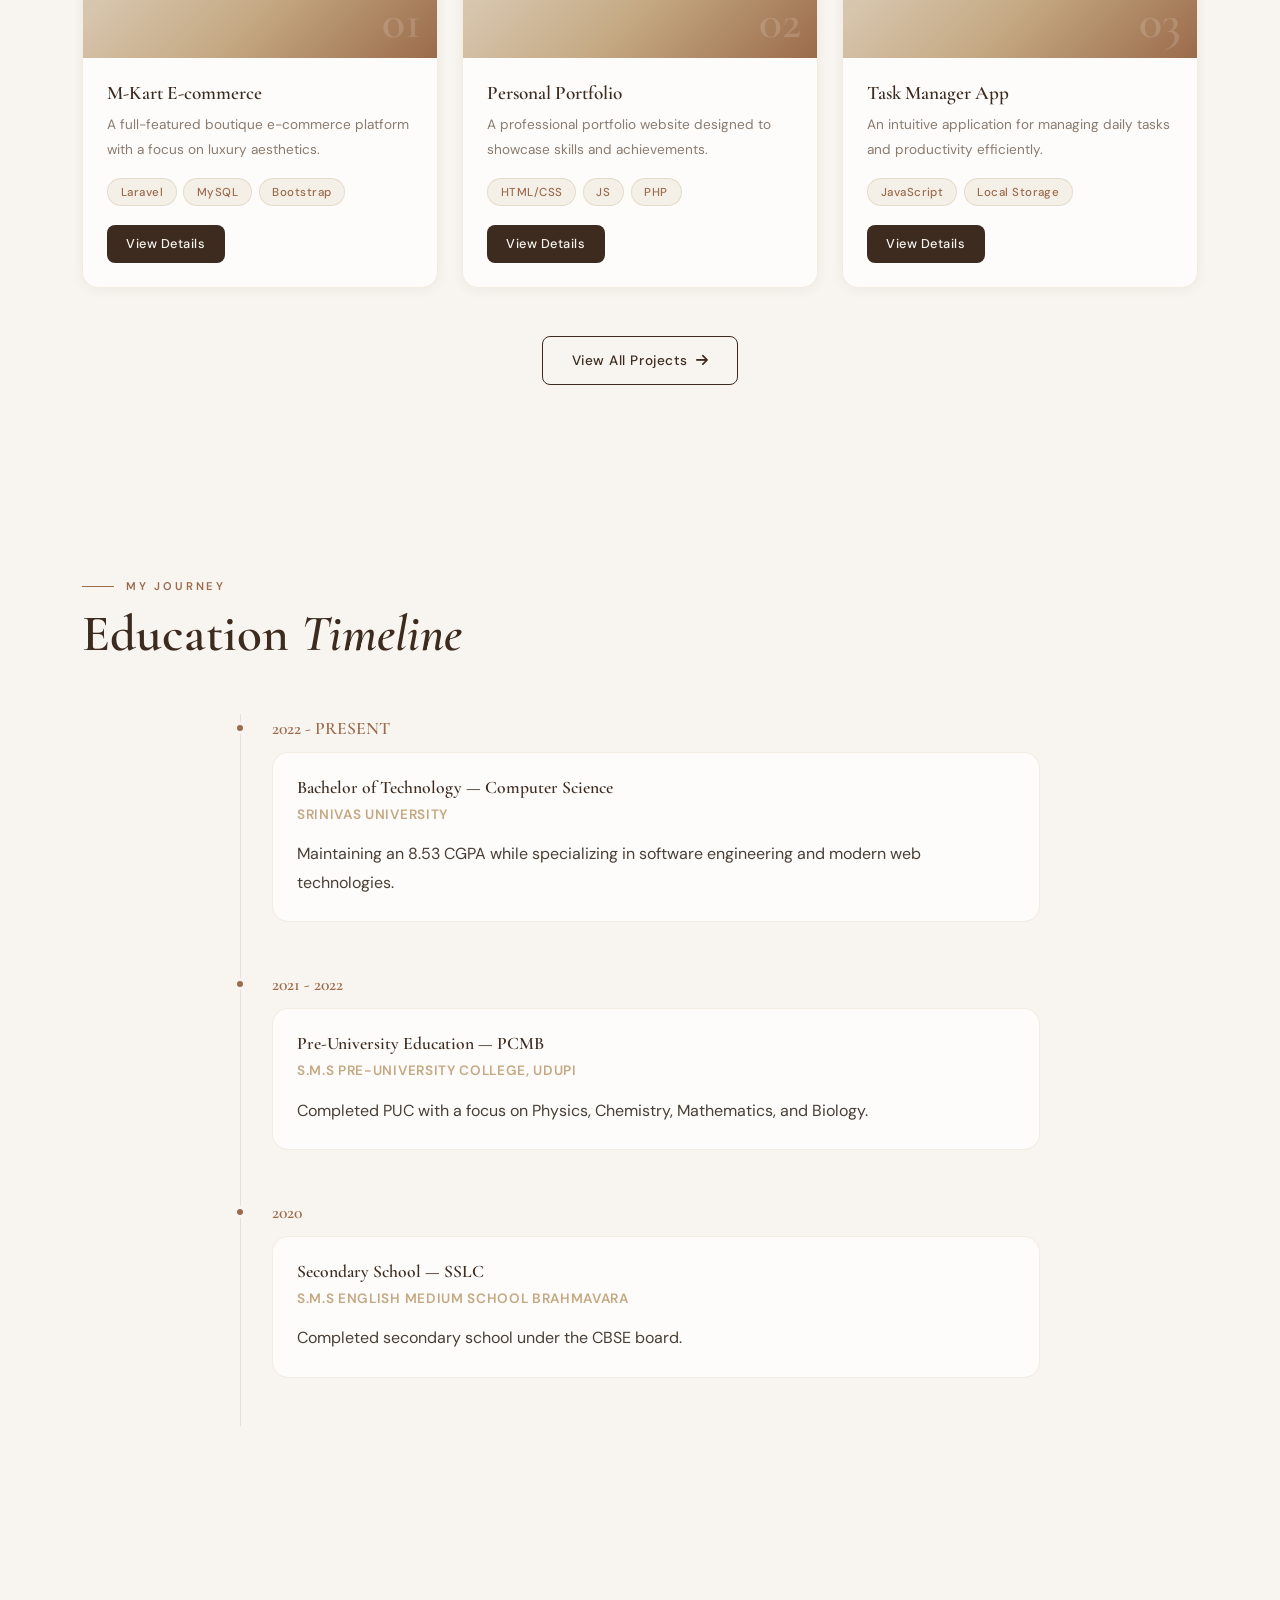
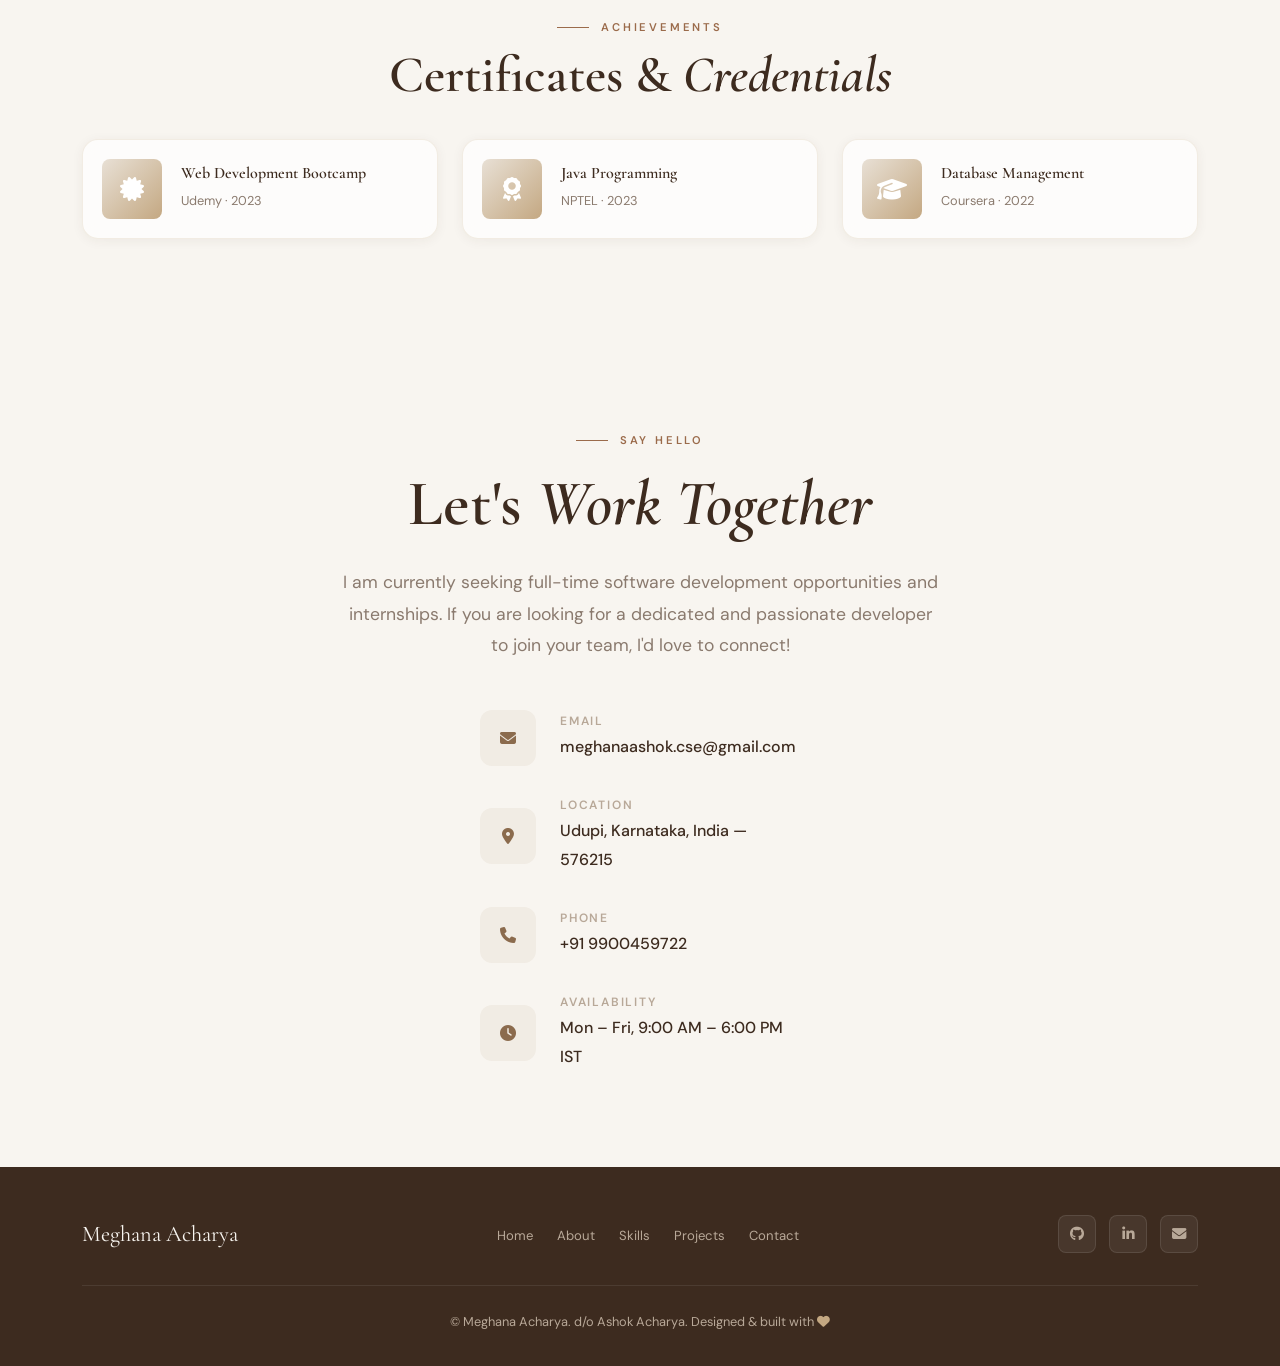
==== commit bca9d78e: "Add real profile photo to hero, about preview, and about sidebar card" ====
--- a/frontend_version/index.html
+++ b/frontend_version/index.html
@@ -77,7 +77,7 @@
       <div class="about-preview-inner">
         <div class="about-preview-img reveal">
           <div class="img-box">
-            <i class="fas fa-laptop-code"></i>
+            <img src="assets/images/profile.jpg" alt="Meghana Acharya">
           </div>
           <div class="about-stats">
             <div class="stat-item">
--- a/frontend_version/css/style.css
+++ b/frontend_version/css/style.css
@@ -413,10 +413,24 @@
   display: flex; align-items: center; justify-content: center;
   overflow: hidden;
   box-shadow: var(--shadow-lg);
+  position: relative;
 }
 
 .about-preview-img .img-box i {
   font-size: 5rem; color: rgba(255,255,255,0.5);
+}
+
+.about-preview-img .img-box img {
+  width: 100%; height: 100%;
+  object-fit: cover;
+  object-position: center top;
+  border-radius: var(--radius-lg);
+  display: block;
+  transition: transform 0.6s ease;
+}
+
+.about-preview-img .img-box:hover img {
+  transform: scale(1.04);
 }
 
 .about-stats {
@@ -832,12 +846,22 @@
   text-align: center; box-shadow: var(--shadow-md);
 }
 .profile-card-img {
-  width: 120px; height: 120px;
+  width: 160px; height: 160px;
+  border-radius: 50%;
+  margin: 0 auto 1.8rem;
+  display: flex; align-items: center; justify-content: center;
+  overflow: hidden;
+  position: relative;
+  box-shadow: 0 0 0 4px var(--cream), 0 0 0 7px var(--clay), 0 8px 32px rgba(61,43,31,0.18);
   background: linear-gradient(135deg, var(--sand), var(--clay));
-  border-radius: 50%; margin: 0 auto 1.5rem;
-  display: flex; align-items: center; justify-content: center;
 }
 .profile-card-img i { font-size: 3rem; color: white; }
+.profile-card-img img {
+  width: 100%; height: 100%;
+  object-fit: cover;
+  border-radius: 50%;
+  display: block;
+}
 .profile-card-info h3 { font-size: 1.5rem; margin-bottom: 0.2rem; }
 .profile-card-info .role { font-size: 0.9rem; color: var(--accent); font-weight: 500; margin-bottom: 1.5rem; }
 .profile-detail {
